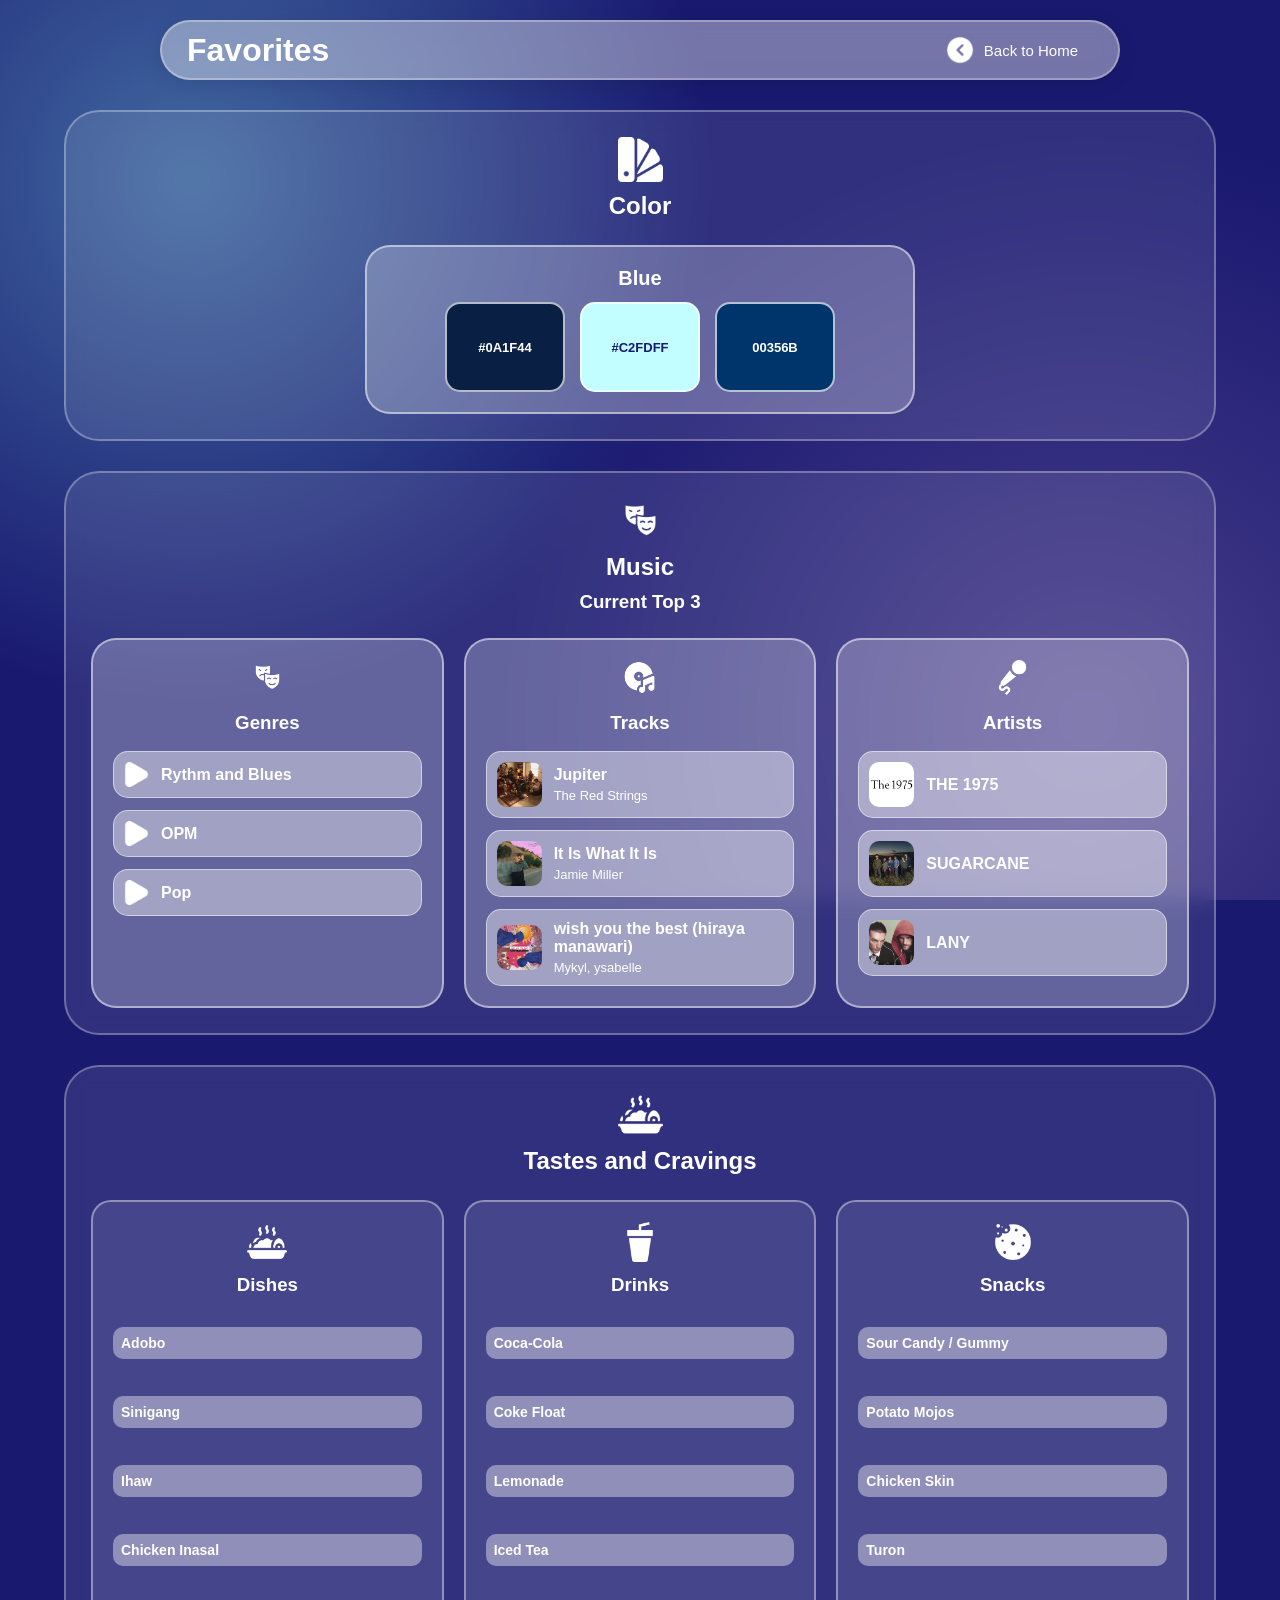
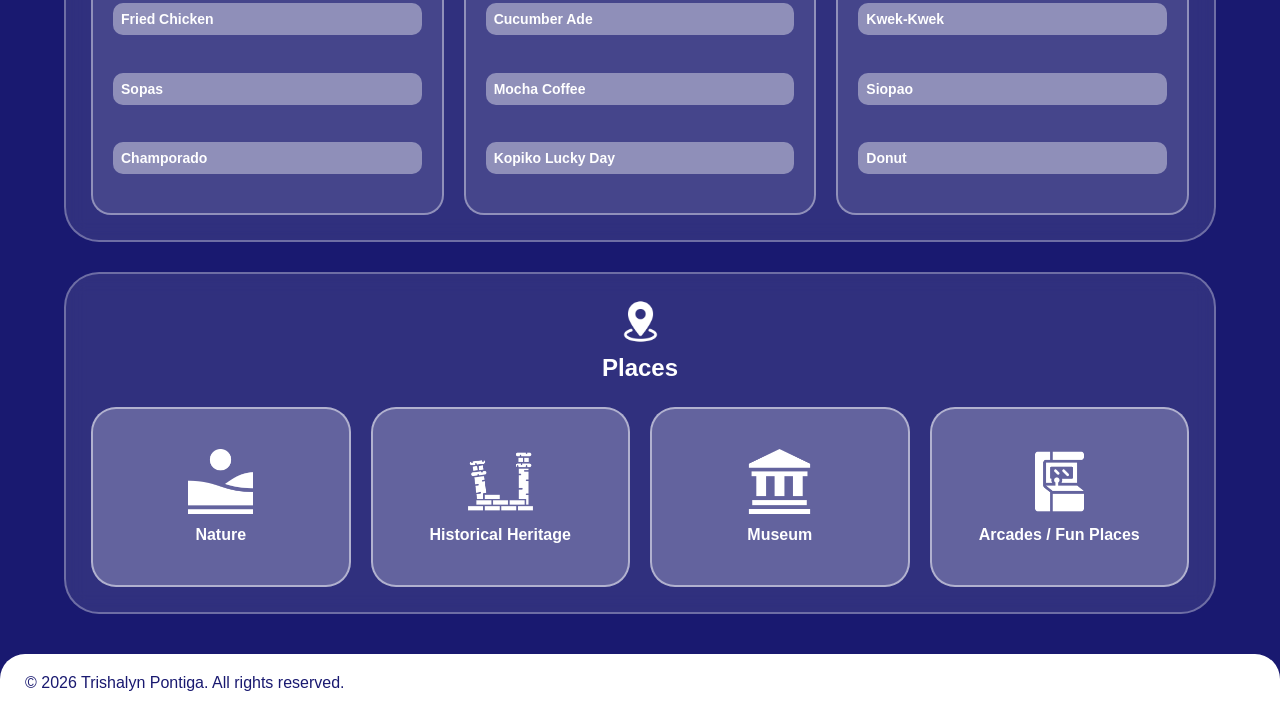
==== favorites.html @ c727ed9b "Fix image source in favorites.html" ====
<!DOCTYPE html>
<head>
    <title>Favorites</title>
    <link rel="stylesheet" href="css/style.css">
    <meta name="viewport" content="width=device-width, initial-scale=1">
</head>

<html>
    <body>
        <header class="explore">  

            <h1>Favorites</h1>

            <a href="index.html" alt="Home Page" target="_parent">
                <img src="images/back.png" alt="Back Button"/>
                <p>Back to Home</p>
            </a>

            
        </header>

        <contents class="favorites">

            <div class="color">

                <img src="images/favorites/pantone.png" alt="name"/>
                <h2>Color</h2>

                <div class="favs">
                    <div class="items">
                        <h4>Blue</h4>
                            <div class="shades">
                                <h4>#0A1F44</h4>
                                <h4>#C2FDFF</h4>
                                <h4>00356B</h4>
                            </div>
                    </div>

                </div>

            </div>

            <div class="music">

                <img src="images/favorites/drama.png" alt="name"/>
                <h2>Music</h2>
                <h3>Current Top 3</h3>

                <div class="favs">
                    <div class="items">
                        <img src="images/favorites/drama.png" alt="name"/>
                        <h3>Genres</h3>

                        <div class="genres">
                            <img src="images/favorites/play-button.png" />
                            <h4>Rythm and Blues</h4>

                        </div>

                        <div class="genres">
                            <img src="images/favorites/play-button.png" />
                            <h4>OPM</h4>

                        </div>

                        <div class="genres">
                            <img src="images/favorites/play-button.png" />
                            <h4>Pop</h4>

                        </div>

                    </div>

                    <div class="items">

                        <img src="images/favorites/vinyl.png"/>
                        <h3>Tracks</h3>
                        
                         <div class="tracks">
                            <img src="images/favorites/jupiter.jpeg" />
                            <a href="https://open.spotify.com/track/0gTE1FAsyYqRFISj0UCiEQ?si=d61567f5bb0e4e08">
                                <h4>Jupiter</h4>
                                <p>The Red Strings</p>
                            
                            </a>

                        </div>

                         <div class="tracks">
                            <img src="images/favorites/itiswhatitis.png" />
                            <a href="https://open.spotify.com/track/2kHcMUgIqU3t87wjoGhrd6?si=a99a9a3dcbbd4433">
                                <h4>It Is What It Is</h4>
                                <p>Jamie Miller</p>
                            
                            </a>

                        </div>

                         <div class="tracks">
                            <img src="images/favorites/hiraya manawari.jpg" />
                            <a href="https://open.spotify.com/track/7DUN395RNLAiAa6vpoLNxn?si=5939c40aee1249bb">
                                <h4>wish you the best (hiraya manawari)</h4>
                                <p>Mykyl, ysabelle</p>
                            
                            </a>

                        </div>
                    </div>

                    <div class="items">

                        <img src="images/favorites/microphone.png" />
                        <h3>Artists</h3>

                        <div class="artists">
                            <img src="images/favorites/the1975.jpg" />
                            <h4>THE 1975</h4>
                            

                        </div>

                        <div class="artists">
                            <img src="images/favorites/sugarcane.jpg" />
                            <h4>SUGARCANE</h4>
                            

                        </div>

                        <div class="artists">
                            <img src="images/favorites/lany.jpg" />
                            <h4>LANY</h4>
                            

                        </div>

                    </div>
                </div>

            </div>

            <div class="taste">

                <img src="images/favorites/food.png" alt="name"/>
                <h2>Tastes and Cravings</h2>

                <div class="favs">
                    <div class="category">
                        
                        <img src="images/favorites/food.png" />
                        <h3>Dishes</h3>
                        

                        <div class="dishes">
                            
                            <h4>Adobo</h4>
                            <h4>Sinigang</h4>
                            <h4>Ihaw</h4>
                            <h4>Chicken Inasal</h4>
                            <h4>Fried Chicken</h4>
                            <h4>Sopas</h4>
                            <h4>Champorado</h4>

                        </div>
                    
                    </div>

                    <div class="category">
                        
                        <img src="images/favorites/soft-drink.png" />
                        <h3>Drinks</h3>

                        <div class="drinks">
                            <h4>Coca-Cola</h4>
                            <h4>Coke Float</h4>
                            <h4>Lemonade</h4>
                            <h4>Iced Tea</h4>
                            <h4>Cucumber Ade</h4>
                            <h4>Mocha Coffee</h4>
                            <h4>Kopiko Lucky Day</h4>

                        </div>
                    </div>

                    <div class="category">
                        
                        <img src="images/favorites/cookie.png" />
                        <h3>Snacks</h3>

                        <div class="snack">
                            
                            <h4>Sour Candy / Gummy</h4>
                            <h4>Potato Mojos</h4>
                            <h4>Chicken Skin</h4>
                            <h4>Turon</h4>
                            <h4>Kwek-Kwek</h4>
                            <h4>Siopao</h4>
                            <h4>Donut</h4>

                        </div>
                    </div>

                </div>

            </div>

                <div class="places">
                
                <img src="images/favorites/location.png" alt="name"/>
                <h2>Places</h2>

                <div class="favs">
                    <div class="items">
                            <img src="images/favorites/valley.png" />
                            <h4>Nature</h4>
                    </div>

                    <div class="items">
                            <img src="images/favorites/archaeology.png" />
                            <h4>Historical Heritage</h4>
                    </div>

                    <div class="items">
                            <img src="images/favorites/museum.png" />
                            <h4>Museum</h4>
                    </div>

                    <div class="items">
                            <img src="images/favorites/arcade-game.png" />
                            <h4>Arcades / Fun Places</h4>
                    </div>
                </div>
            </div>

            
            
        </contents>



        <footer>
            <p>© 2026 Trishalyn Pontiga. All rights reserved.</p>
        </footer>
    </body>
</html>
---- css/style.css ----
* {
    box-sizing: border-box;
}

a {
     text-decoration: none;
}
        
li{
    list-style: none;
    display: inline;
}

img {
    height: auto;
}

html {
    width: 100%;
    min-height: 100%;
    margin: 0;
    background:
        radial-gradient(circle at 15% 20%, #4169A1 0%, transparent 40%),
        radial-gradient(circle at 85% 80%, #483D8B 0%, transparent 45%),
        #191970;
    background-attachment: fixed;
    scroll-behavior: smooth;
}

body {

     background:
        radial-gradient(
            ellipse at 15% 20%,
            rgba(70, 130, 180, 0.45),
            transparent 45%
        ),

        radial-gradient(
            ellipse at 85% 30%,
            rgba(75, 65, 160, 0.35),
            transparent 40%
        ),

        radial-gradient(
            ellipse at 50% 85%,
            rgba(30, 100, 160, 0.8),
            transparent 50%
        ),

        #080D2B;

    background-attachment: fixed;
    min-height: 100vh;

    margin: 0;
    padding: 0;
    min-height: 100vh;
    display: flex;
    flex-direction: column;
    align-items: center;
    color: white;
    background: transparent;
    font-family: 'Segoe UI', Tahoma, Geneva, Verdana, sans-serif;
}

main {
    width: 100%;
    flex: 1;
}

.home,
.explore {
    display: flex;
    position: fixed;

    top: 20px;
    left: 50%;
    transform: translateX(-50%);

    justify-content: space-between;
    align-items: center;

    max-width: 1000px;
    width: 75%;
    min-height: 60px;
    padding: 0 25px;

    z-index: 1000;

    background: rgba(255, 255, 255, 0.4);

    backdrop-filter: blur(10px);
    -webkit-backdrop-filter: blur(10px);

    border: 2px solid rgba(255, 255, 255, 0.3);
    border-radius: 50px;

    box-shadow: 0 4px 20px rgba(0, 0, 0, 0.1);
}

.home h1,
.explore h1 {
    margin: 0;
    white-space: nowrap;
}

.home .nav ul {
    display: flex;
    align-items: center;
    gap: 15px;

    list-style: none;
    margin: 0;
    padding: 0;
}

.home .nav a {
    display: inline-block;

    color: white;
    text-decoration: none;

    padding: 10px 16px;

    border: 1px solid white;
    border-radius: 50px;

    transition: 0.3s ease-in-out;
}

.home .nav a:hover {
    background-color: white;
    color: midnightblue;
    transform: scale(1.05);
}

.home .nav a.active {
    background-color: white;
    color: midnightblue;
}

.explore a {
    display: flex;
    align-items: center;
    gap: 10px;

    color: white;
    text-decoration: none;

    padding: 8px 15px;
    border-radius: 50px;

    transition: 0.3s ease-in-out;
}

.explore a:hover {
    background: white;
    color: midnightblue;

    transform: scale(1.1);

     img {
            filter: brightness(0) saturate(100%)
            invert(46%) sepia(16%)
            saturate(1200%) hue-rotate(166deg)
            brightness(92%) contrast(90%);
    }
}

.explore a img {
    width: 28px;
    height: 28px;

    object-fit: contain;
    filter: brightness(0) invert(1);

    margin: 0;
    flex-shrink: 0;
}

.explore a p {
    font-size: 15px;
    margin: 0;
    white-space: nowrap;
}

#overview {
    margin: 120px auto 60px;

    max-width: 1800px;
    width: 90%;
    padding: 50px;

    background: rgba(255, 255, 255, 0.08);

    backdrop-filter: blur(10px);
    -webkit-backdrop-filter: blur(10px);

    border: 1px solid rgba(255, 255, 255, 0.3);
    border-radius: 50px;

    box-shadow: 0 4px 20px rgba(0, 0, 0, 0.1);
}

.intro {
    display: grid;
    grid-template-columns: minmax(0, 1fr) 300px;

    align-items: center;
    gap: 40px;
    width: 100%;
}

.intro-text {
    display: flex;
    flex-direction: column;
}

.intro-text h1 {
    font-size: clamp(45px, 7vw, 100px);
    margin: 0;
}

.intro-text h3 {
    margin: 0;
}

.intro-text h2 {
    margin: 0;
}

.intro-text p {
    line-height: 1.6;
}

.intro img {
    width: 300px;
    height: 350px;

    object-fit: cover;
    border-radius: 25px;
}


.motto {
    background: rgba(255, 255, 255, 0.08);

    backdrop-filter: blur(10px);
    -webkit-backdrop-filter: blur(10px);

    border: 1px solid rgba(255, 255, 255, 0.3);
    border-radius: 30px;

    box-shadow: 0 4px 20px rgba(0, 0, 0, 0.1);

    width: 100%;
    box-sizing: border-box;

    margin-top: 25px;
    padding: 15px;

    text-align: center;
}

.motto h4 {
    margin: 10px 0;
}

.motto p {
    margin: 10px 0;
}


#explore {
    margin: 60px auto;
    max-width: 1800px;
    width: 90%;
}

#explore h1 {
    padding-bottom: 15px;
    margin-bottom: 30px;

    border-bottom: 2px solid rgba(255, 255, 255, 0.4);
}

#infos {
    display: grid;
    grid-template-columns: repeat(3, 1fr);
    gap: 20px;
}

#infos a {
    display: flex;
    flex-direction: column;

    justify-content: center;
    align-items: center;

    text-align: center;
    text-decoration: none;

    min-height: 150px;

    color: white;

    background: rgba(255, 255, 255, 0.08);

    backdrop-filter: blur(10px);
    -webkit-backdrop-filter: blur(10px);

    border: 1px solid rgba(255, 255, 255, 0.3);
    border-radius: 50px;

    box-shadow: 0 4px 20px rgba(0, 0, 0, 0.1);

    transition: 0.5s ease-in-out;
}

#infos a:hover {
    background: white;
    color: steelblue;
    transform: scale(1.05);
}

#infos img {
    max-width: 50px;
    width: 100%;
    margin: 15px;

    filter: brightness(0) invert(1);
}

#infos a:hover img {
    filter: brightness(0) saturate(100%)
        invert(46%) sepia(16%)
        saturate(1200%) hue-rotate(166deg)
        brightness(92%) contrast(90%);
}

#infos h2 {
    margin: 5px;
}

footer {
    width: 100%;
    margin-top: auto;
    padding: 20px;

    text-align: center;
    color: white;

    background: rgba(255, 255, 255, 0.08);

    border-radius: 30px 30px 0 0;
}

footer p {
    margin: 0;
}


@media (max-width: 768px) {

    .home,
    .explore {
        width: 92%;
        padding: 0 15px;
        min-height: 55px;
    }

    .home h1,
    .explore h1 {
        font-size: 18px;
    }

    .home .nav ul {
        gap: 5px;
    }

    .home .nav a {
        padding: 8px;
        font-size: 12px;
    }

    .explore a {
        padding: 5px;
        gap: 5px;
    }

    .explore a img {
        width: 22px;
        height: 22px;
    }

    .explore a p {
        font-size: 12px;
    }


    #overview {
        width: 95%;
        padding: 25px;
    }

    .intro {
        grid-template-columns: 1fr;
        text-align: center;
    }

    .intro img {
        width: 100%;
        max-width: 280px;
        height: 300px;
        margin: auto;
    }

    .intro-text h1 {
        font-size: 45px;
    }


    #explore {
        width: 90%;
    }

    #infos {
        grid-template-columns: repeat(2, 1fr);
        gap: 12px;
    }

    #infos a {
        min-height: 130px;
        border-radius: 30px;
    }

    #infos img {
        max-width: 40px;
    }
}

@media (max-width: 400px) {

    .home h1,
    .explore h1 {
        font-size: 15px;
    }

    .home .nav a {
        font-size: 10px;
        padding: 7px;
    }

    .explore a p {
        font-size: 10px;
    }

    #infos {
        grid-template-columns: 1fr;
    }
}


.contact-layout {
    display: grid;
    grid-template-columns: 1.2fr 0.8fr;
    align-items: stretch;
    gap: 25px;

    width: 90%;
    max-width: 1200px;
    margin: 110px auto 32px;
    box-sizing: border-box;
}

.contact {
    width: 100%;
    min-width: 0;
    min-height: 550px;
    margin: 0;
    padding: 25px;
    box-sizing: border-box;

    display: flex;
    flex-direction: column;
    justify-content: center;
    align-items: center;
    gap: 20px;

    text-align: center;
    color: white;

    background: rgba(255, 255, 255, 0.08);
    backdrop-filter: blur(10px);
    -webkit-backdrop-filter: blur(10px);

    border: 1px solid rgba(255, 255, 255, 0.3);
    border-radius: 35px;

    box-shadow: 0 4px 20px rgba(0, 0, 0, 0.1);

    h1 {
        text-align: center;
        border-bottom: 2px solid rgba(255, 255, 255, 0.3);
        padding: 0 20px 10px;
        margin: 0;
    }

    .links {
        display: grid;
        grid-template-columns: repeat(2, minmax(0, 1fr));
        gap: 20px;
        width: 100%;
    }

    a {
        display: flex;
        flex-direction: column;
        justify-content: center;
        align-items: center;

        text-align: center;
        width: 100%;
        min-height: 200px;
        box-sizing: border-box;
        color: white;
        text-decoration: none;

        background: rgba(255, 255, 255, 0.08);
        backdrop-filter: blur(10px);
        -webkit-backdrop-filter: blur(10px);

        border: 1px solid rgba(255, 255, 255, 0.3);
        border-radius: 30px;

        box-shadow: 0 4px 20px rgba(0, 0, 0, 0.1);
        transition: 0.3s ease-in-out;
    }
    a {
        img {
            filter: brightness(0) invert(1);
        }
    }
    a:hover {
        background: white;
        color: steelblue;
        transform: scale(1.03);

         img {
            filter: brightness(0) saturate(100%)
            invert(46%) sepia(16%)
            saturate(1200%) hue-rotate(166deg)
            brightness(92%) contrast(90%);
        }

        h2 {
            border-bottom: 2px solid midnightblue;
        }
    }

    > .links > a > img {
        margin: 10px;
        max-width: 35px;
        width: 100%;
        height: 35px;
        object-fit: contain;
    }

    h2 {
        margin: 0 0 15px;
        border-bottom: 2px solid rgba(255, 255, 255, 0.4);
    }

    .infoadd {
        display: flex;
        flex-direction: column;
        gap: 8px;

        .name,
        .user {
            display: flex;
            flex-direction: row;
            align-items: center;
            justify-content: center;
            gap: 8px;
        }

        img {
            width: 20px;
            height: 20px;
            margin: 0;
            flex-shrink: 0;
            filter: brightness(0) invert(1);
        }

        p {
            font-size: 12px;
            margin: 0;
            white-space: nowrap;
        }
    }
}

.contactform {
    width: 100%;
    min-width: 0;
    min-height: 550px;
    margin: 0;
    padding: 30px;
    box-sizing: border-box;

    display: flex;
    flex-direction: column;
    align-items: center;
    gap: 20px;

    background: rgba(255, 255, 255, 0.1);
    backdrop-filter: blur(10px);
    -webkit-backdrop-filter: blur(10px);

    border: 2px solid rgba(255, 255, 255, 0.3);
    border-radius: 35px;

    box-shadow: 0 4px 20px rgba(0, 0, 0, 0.1);

    h3 {
        color: white;
        text-align: center;
        margin: 0;
    }

    .sections {
        display: flex;
        flex-direction: column;
        width: 100%;
        gap: 15px;

        .contents,
        .message {
            display: flex;
            flex-direction: column;
            gap: 8px;

            h4 {
                color: white;
                margin: 0;
            }

            p {
                display: flex;
                align-items: center;

                background: rgba(49, 49, 99, 0.668);
                border: 2px solid rgba(255, 255, 255, 0.3);
                border-radius: 15px;

                box-shadow: 0 4px 20px rgba(0, 0, 0, 0.1);

                color: rgba(255, 255, 255, 0.7);
                padding: 10px 15px;
                margin: 0;

                width: 100%;
                min-height: 45px;
                box-sizing: border-box;
            }

            
        }

        .message p {
            min-height: 130px;
            align-items: flex-start;
        }
    }

    .button {
        background: white;
        color: midnightblue;
        width: 120px;
        min-height: 45px;
        border-radius: 25px;

        display: flex;
        justify-content: center;
        align-items: center;

        h4 {
            margin: 0;
        }
    }
}

/* RESPONSIVE */

@media (max-width: 850px) {
    .contact-layout {
        grid-template-columns: 1fr;
        width: 95%;
    }
}

@media (max-width: 500px) {
    .contact .links {
        grid-template-columns: 1fr;
    }
}


.aboutme {

    max-width: 1800px;
    width: 100%;
    margin: 70px auto 0 auto;

    

    img {
        width: 25px;
        height: 25px;
        object-fit: contain;
        flex-shrink: 0;
        filter: brightness(0) invert(1);
        margin-right: 10px;
    }

    

    .personal, 
    .education,
    .facts,
    .experiences {

        background: rgba(255, 255, 255, 0.1);

        backdrop-filter: blur(10px);
        -webkit-backdrop-filter: blur(10px);

        border: 2px solid rgba(255, 255, 255, 0.3);
        border-radius: 50px;

        box-shadow: 0 4px 20px rgba(0, 0, 0, 0.1);

        margin: 20px;
        padding: 25px;

        .infos{

            display: grid;
            grid-template-columns: repeat(3, 1fr);
            
            .cards{

                background: rgba(255, 255, 255, 0.2);

                backdrop-filter: blur(10px);
                -webkit-backdrop-filter: blur(10px);

                border: 2px solid rgba(255, 255, 255, 0.3);
                border-radius: 50px;

                box-shadow: 0 4px 20px rgba(0, 0, 0, 0.1);

                margin: 10px;
                padding: 25px;

                text-align: center;
                display: inline;
                justify-content: center;
                

                h3 {
                    border-bottom: 2px solid rgba(255, 255, 255, 0.4);
                    
                }

                p {
                    margin: 5px;
                    background: rgba(255, 255, 255, 0.4);
                    border-radius: 15px;
                    padding: 10px;
                    width: fit-content;
                    margin: 10px auto;

                }

                .set {
                    p {
                        display : inline-flex;
                        padding: 10px;
                    }
                    
                }
            }
        }
        
        
    }

    h3, img{
        display: inline-flex;
    }

    .education{
        .infos {
            display: grid;
            grid-template-columns: repeat(2, 1fr);
            gap: 20px;
        }
    }
}

.gallery {

    margin: 70px auto 20px auto;

    .moments {

        display: flex;
        flex-direction: column;
        gap: 30px;
        background: rgba(255, 255, 255, 0.1);

        backdrop-filter: blur(10px);
        -webkit-backdrop-filter: blur(10px);

        border: 2px solid rgba(255, 255, 255, 0.3);
        border-radius: 50px;

        margin: 20px;
        padding: 25px;

        text-align: center;

        h3 {
            background: rgba(255, 255, 255, 0.1);

            backdrop-filter: blur(10px);
            -webkit-backdrop-filter: blur(10px);

            border: 2px solid rgba(255, 255, 255, 0.3);
            border-radius: 50px;

            margin: 10px;
            padding: 15px;
            display: block;
        }

        .pictures {

            column-count: 3;
            column-gap: 10px;
            width: 100%;
            column-fill: balance;

            .photo {
                position: relative;
                width: 100%;
                height: auto;
                display: inline-block;
                margin-bottom: 10px;
                break-inside: avoid;
                overflow: hidden;
                border-radius: 15px;
                border: 3px solid white;
                box-sizing: border-box;

                img {
                    width: 100%;
                    height: 100%;
                    display: block;
                    object-fit: cover;
                    transition: transform 0.3s ease;
                }

                .caption {
                    position: absolute;
                    inset: 0;

                    display: flex;
                    justify-content: center;
                    align-items: center;

                    background: rgba(25, 25, 112, 0.65);
                    color: white;

                    padding: 15px;
                    box-sizing: border-box;
                    text-align: center;

                    opacity: 0;
                    transition: opacity 0.3s ease;

                    p {
                        margin: 0;
                    }
                }

                &:hover .caption {
                    opacity: 1;
                }

                &:hover img {
                    transform: scale(1.05);
                }
            }
        }
    }
}



.favorites {
    width: 90%;
    max-width: 1200px;
    margin: 110px auto 40px;

    display: flex;
    flex-direction: column;
    gap: 30px;

    .color,
    .music,
    .taste,
    .places {
        background: rgba(255, 255, 255, 0.1);

        backdrop-filter: blur(10px);
        -webkit-backdrop-filter: blur(10px);

        border: 2px solid rgba(255, 255, 255, 0.3);
        border-radius: 35px;

        padding: 25px;
        box-sizing: border-box;

        > img {
            width: 45px;
            height: 45px;
            object-fit: contain;
            display: block;
            margin: 0 auto 10px;

            filter: brightness(0) invert(1);
        }

        > h2 {
            text-align: center;
            color: white;
            margin: 5px 0 25px;
        }
    }

    .favs {
        display: grid;
        grid-template-columns: repeat(auto-fit, minmax(220px, 1fr));
        gap: 20px;
        width: 100%;
    }


    .items {
        background: rgba(255, 255, 255, 0.25);
        border: 2px solid rgba(255, 255, 255, 0.5);
        border-radius: 25px;

        padding: 20px;
        box-sizing: border-box;

        display: flex;
        flex-direction: column;
        align-items: center;
        gap: 12px;

        > img {
            width: 35px;
            height: 35px;
            object-fit: contain;
            filter: brightness(0) invert(1);
        }

        h3 {
            color: white;
            margin: 5px 0;
            text-align: center;
        }

        h4 {
            color: white;
            margin: 0;
            text-align: center;
        }

        p {
            color: white;
            margin: 0;
            text-align: center;
        }
    }

    .color {
        .favs {
            grid-template-columns: 1fr;
        }

        .items {
            max-width: 550px;
            width: 100%;
            margin: auto;

            > h4 {
                font-size: 20px;
            }
        }

        .shades {
            display: flex;
            justify-content: center;
            flex-wrap: wrap;
            gap: 15px;
            width: 100%;

            h4 {
                width: 120px;
                height: 90px;
                border-radius: 15px;

                display: flex;
                justify-content: center;
                align-items: center;

                box-sizing: border-box;
                border: 2px solid rgba(255, 255, 255, 0.7);
                font-size: 13px;
            }

            h4:nth-child(1) {
                background: #0A1F44;
                color: white;
            }

            h4:nth-child(2) {
                background: #C2FDFF;
                color: midnightblue;
            }

            h4:nth-child(3) {
                background: #00356B;
                color: white;
            }
        }
    }

    .music {
        > h3 {
            text-align: center;
            color: white;
            margin: -15px 0 25px;
        }

        .items {
            min-height: 250px;
        }

        .genres,
        .tracks,
        .artists {
            display: flex;
            align-items: center;
            gap: 12px;

            width: 100%;
            padding: 10px;

            background: rgba(255, 255, 255, 0.4);
            border: 1px solid rgba(255, 255, 255, 0.5);
            border-radius: 15px;

            box-sizing: border-box;

            h4 {
                text-align: left;
            }
        }

        .genres {
            img {
                width: 25px;
                height: 25px;
                object-fit: contain;
                filter: brightness(0) invert(1);
                flex-shrink: 0;
            }
        }

        .tracks {
            img {
                width: 45px;
                height: 45px;
                object-fit: cover;
                border-radius: 10px;
                flex-shrink: 0;
            }

            a {
                text-decoration: none;
                min-width: 0;

                h4 {
                    color: white;
                    margin: 0 0 4px;
                }

                p {
                    color: white;
                    font-size: 13px;
                    text-align: left;
                }

                &:hover h4 {
                    color: midnightblue;
                }
            }
        }

        .artists {
            img {
                width: 45px;
                height: 45px;
                object-fit: cover;
                border-radius: 10px;
                flex-shrink: 0;
            }
        }
    }

    .taste {
        .favs {
            grid-template-columns: repeat(3, minmax(0, 1fr));
            align-items: stretch;
        }

        .category {
            display: flex;
            flex-direction: column;
            align-items: center;
            gap: 12px;

            background: rgba(255, 255, 255, 0.1);
            border: 2px solid rgba(255, 255, 255, 0.4);
            border-radius: 20px;

            padding: 20px;
            box-sizing: border-box;

            > img {
                width: 40px;
                height: 40px;
                object-fit: contain;
                filter: brightness(0) invert(1);
            }

            h3 {
                margin: 0;
                color: white;
                text-align: center;
            }

            .dishes,
            .drinks,
            .snack {
                width: 100%;

                display: flex;
                flex-direction: column;


                h4 {
                    width: 100%;
                    padding: 8px;
                    box-sizing: border-box;

                    background: rgba(255, 255, 255, 0.4);
                    border-radius: 10px;
                    font-size: 14px;
                }
            }
        }
    }

    .places {
        .items {
            min-height: 180px;
            justify-content: center;

            img {
                width: 65px;
                height: 65px;
            }
        }
    }
}

@media (max-width: 768px) {
    .favorites {
        width: 95%;

        .taste .favs {
            grid-template-columns: 1fr;
        }

        .color,
        .music,
        .taste,
        .places {
            padding: 18px;
        }
    }
}


.dreams-page {
    width: 90%;
    max-width: 1200px;
    margin: 110px auto 40px;

    display: flex;
    flex-direction: column;
    gap: 30px;


    .dream-section,
    .bucket-section {
        background: rgba(255, 255, 255, 0.1);

        backdrop-filter: blur(10px);
        -webkit-backdrop-filter: blur(10px);

        border: 2px solid rgba(255, 255, 255, 0.3);
        border-radius: 35px;

        padding: 25px;
        box-sizing: border-box;

        > img {
            width: 45px;
            height: 45px;
            object-fit: contain;
            display: block;
            margin: 0 auto 10px;

            filter: brightness(0) invert(1);
        }

        > h2 {
            text-align: center;
            color: white;
            margin: 5px 0 10px;
        }
    }

    .section-intro {
        color: white;
        text-align: center;
        margin: 0 0 25px;
    }

    
    .dream-cards,
    .bucket-cards {
        display: grid;
        grid-template-columns: repeat(3, minmax(0, 1fr));
        gap: 20px;
        margin-bottom: 20px;
    }

    
    .dream-card,
    .bucket-card {
        background: rgba(255, 255, 255, 0.35);

        border: 2px solid rgba(255, 255, 255, 0.5);
        border-radius: 25px;

        padding: 25px 20px;
        box-sizing: border-box;

        display: flex;
        flex-direction: column;
        align-items: center;
        justify-content: center;
        gap: 12px;

        text-align: center;

        img {
            width: 50px;
            height: 50px;
            object-fit: contain;

            filter: brightness(0) invert(1);
        }

        h3 {
            color: white;
            margin: 0;
        }

        p {
            color: midnightblue;
            margin: 0;
            font-size: 14px;
            line-height: 1.6;
        }
    }
}

.hobbies-page
{
    width: 90%;
    max-width: 1200px;
    margin: 110px auto 40px;

    display: flex;
    flex-direction: column;
    gap: 30px;

    .hobby-section
    {
        background: rgba(255, 255, 255, 0.1);

        backdrop-filter: blur(10px);
        -webkit-backdrop-filter: blur(10px);

        border: 2px solid rgba(255, 255, 255, 0.3);
        border-radius: 35px;

        padding: 25px;
        box-sizing: border-box;

        > img {
            width: 45px;
            height: 45px;
            object-fit: contain;
            display: block;
            margin: 0 auto 10px;

            filter: brightness(0) invert(1);
        }

        > h2 {
            text-align: center;
            color: white;
            margin: 5px 0 10px;
        }
    }

    .section-intro {
        color: white;
        text-align: center;
        margin: 0 0 25px;
    }

    .hobby-cards
    {
        display: grid;
        grid-template-columns: repeat(2, minmax(0, 1fr));
        gap: 20px;
        margin-bottom: 20px;
    }

    .hobby-card
    {
        background: rgba(255, 255, 255, 0.35);

        border: 2px solid rgba(255, 255, 255, 0.5);
        border-radius: 25px;

        padding: 25px 20px;
        box-sizing: border-box;

        display: flex;
        flex-direction: column;
        align-items: center;
        justify-content: center;
        gap: 12px;

        text-align: center;

        img {
            width: 50px;
            height: 50px;
            object-fit: contain;

            filter: brightness(0) invert(1);
        }

        h3 {
            color: white;
            margin: 0;
        }

        p {
            color: midnightblue;
            margin: 0;
            font-size: 14px;
            line-height: 1.6;
        }
    }
}


@media (max-width: 768px) {

    .hobbies-page,
    .dreams-page {
        width: 95%;

        .hobby-section,
        .dream-section,
        .bucket-section {
            padding: 18px;
        }

        .hobby-cards,
        .dream-cards,
        .bucket-cards {
            grid-template-columns: repeat(2, minmax(0, 1fr));
        }
    }
}

@media (max-width: 480px) {

    .hobbies-page,
    .dreams-page {

        .hobby-cards,
        .dream-cards,
        .bucket-cards {
            grid-template-columns: 1fr;
        }
    }
}

footer {
    display: flex;
    background: white;
    color: midnightblue;
    border-radius: 25px 25px 0 0;
    max-width: 1800px;
    width: 100%;
    height: 50px;
    padding: 20px 25px;
}
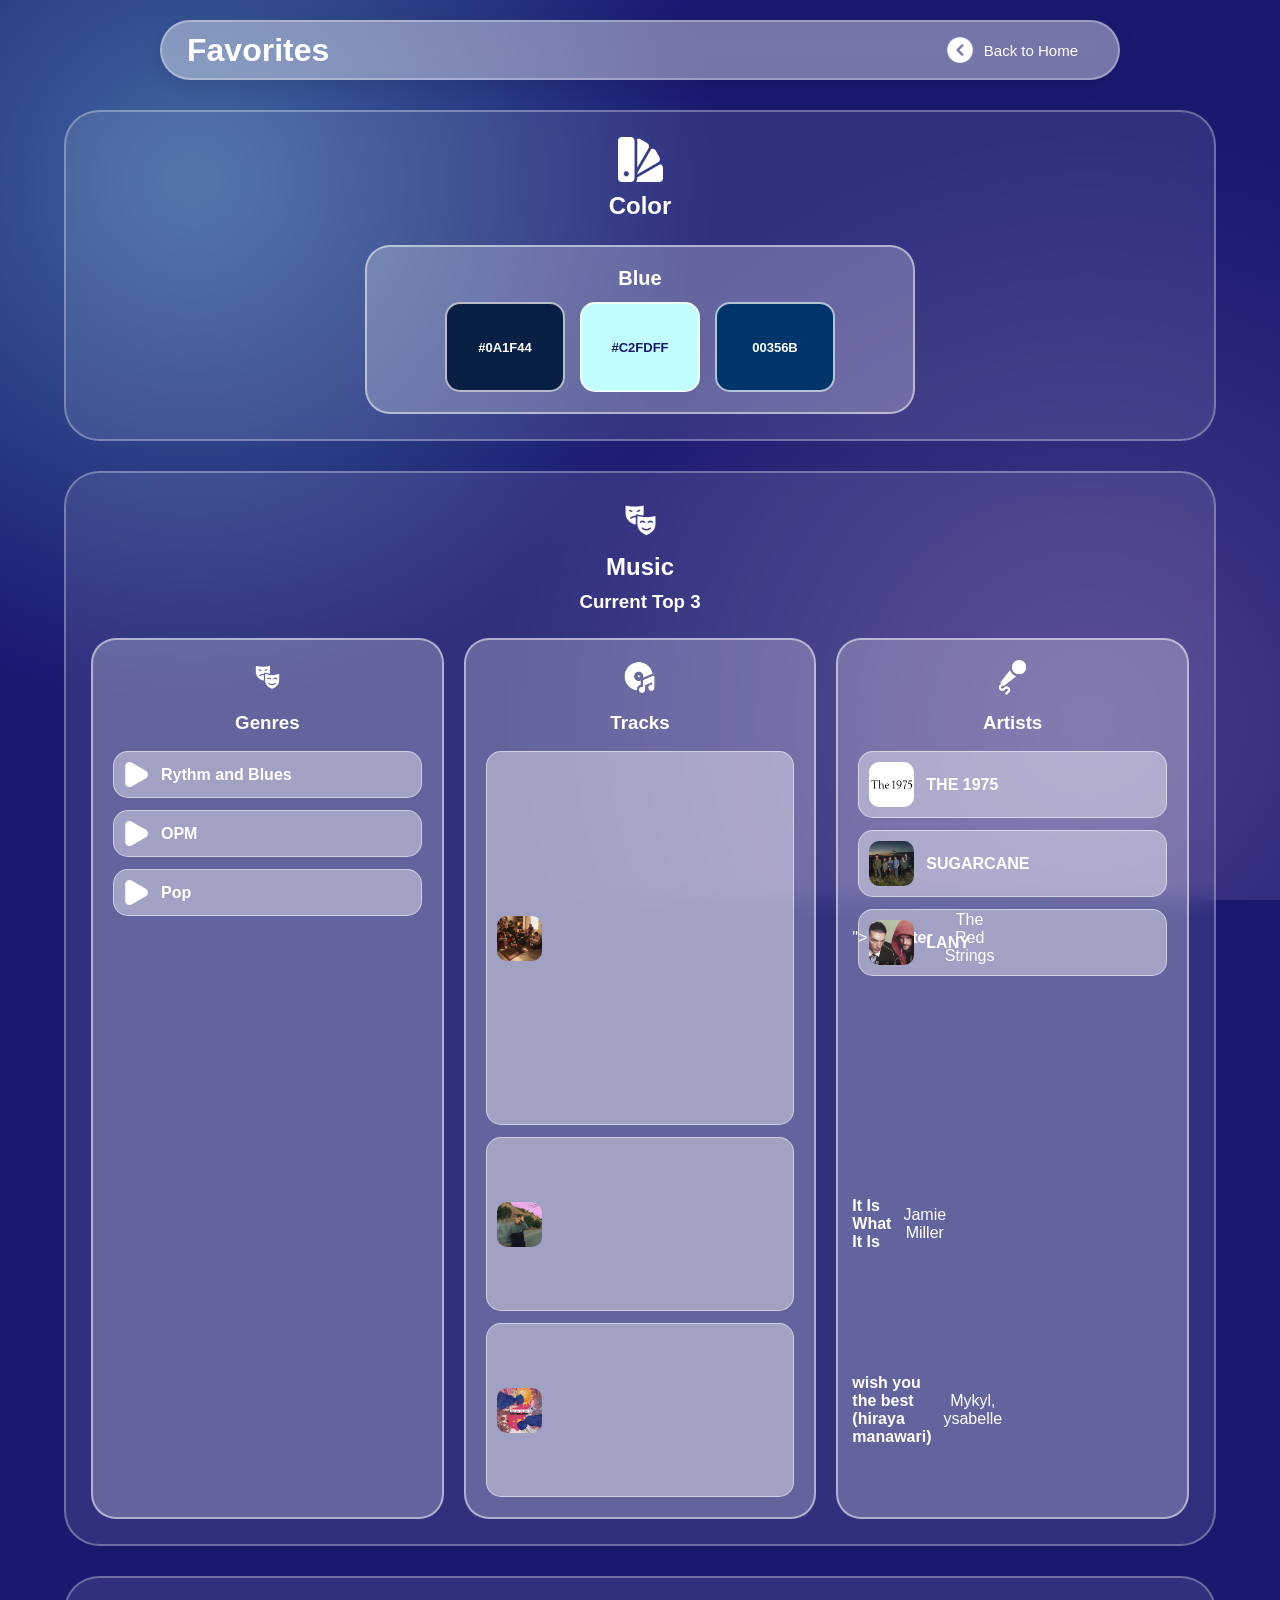
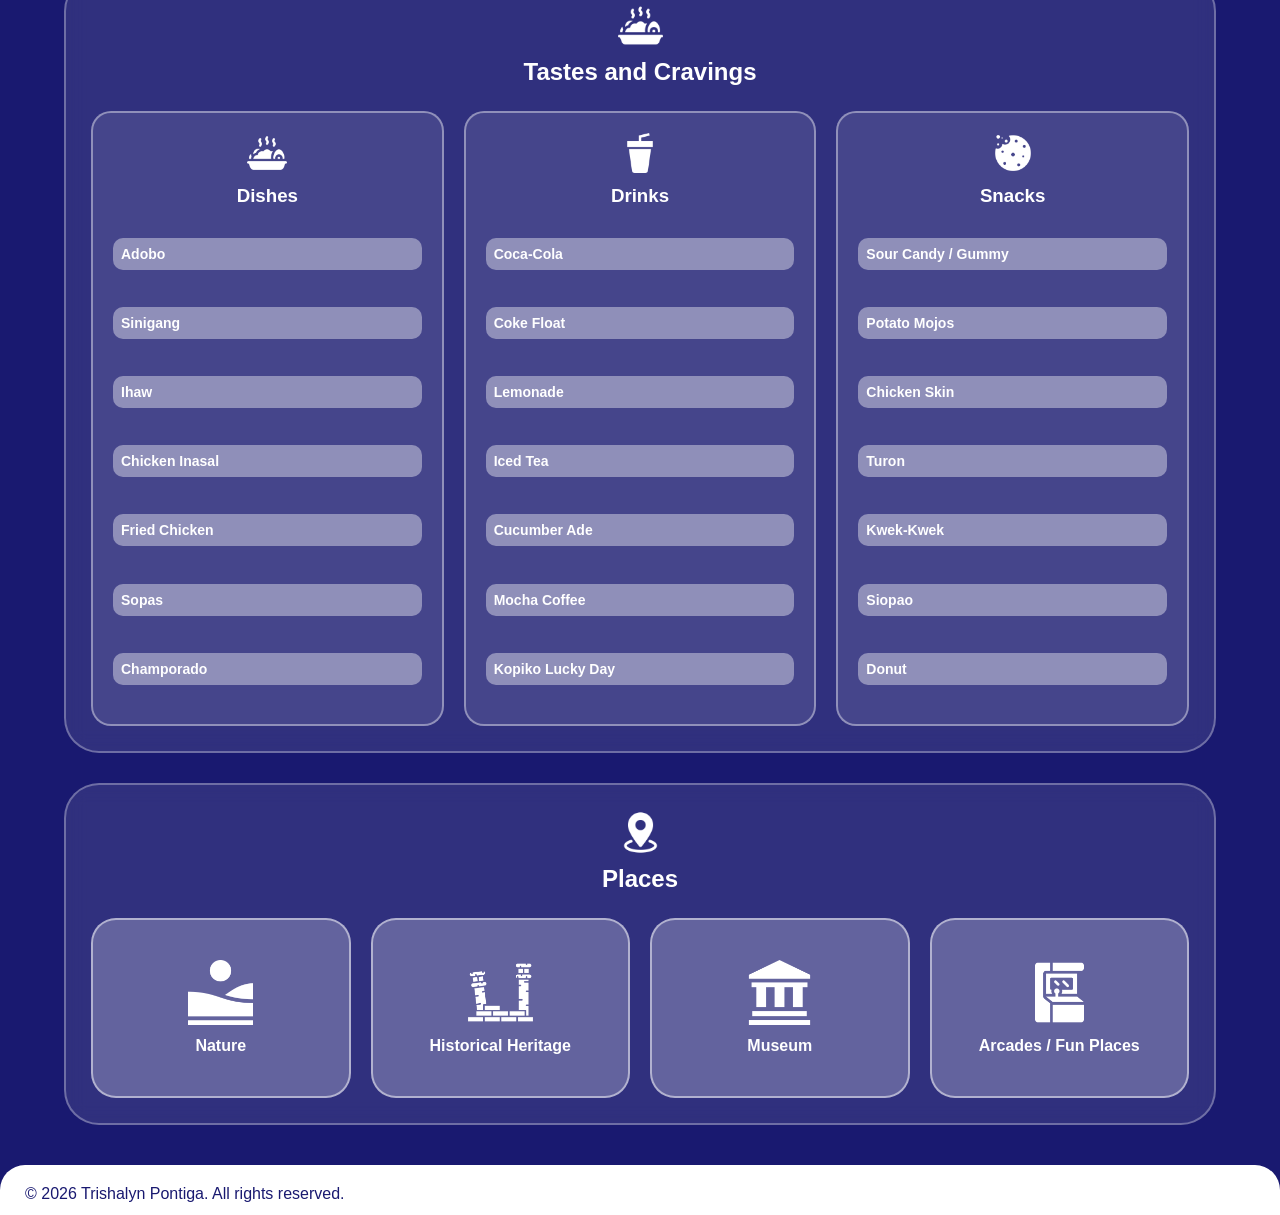
==== commit 279f6b17: "Update favorites.html" ====
--- a/favorites.html
+++ b/favorites.html
@@ -78,7 +78,7 @@
                         
                          <div class="tracks">
                             <img src="images/favorites/jupiter.jpeg" />
-                            <a href="https://open.spotify.com/track/0gTE1FAsyYqRFISj0UCiEQ?si=d61567f5bb0e4e08">
+                            <iframe data-testid="embed-iframe" style="border-radius:12px" src="https://open.spotify.com/embed/track/0gTE1FAsyYqRFISj0UCiEQ?utm_source=generator&theme=0&si=feb11ce9105e47e8" width="100%" height="352" frameBorder="0" allowfullscreen="" allow="autoplay; clipboard-write; encrypted-media; fullscreen; picture-in-picture" loading="lazy"></iframe>">
                                 <h4>Jupiter</h4>
                                 <p>The Red Strings</p>
                             
@@ -88,7 +88,7 @@
 
                          <div class="tracks">
                             <img src="images/favorites/itiswhatitis.png" />
-                            <a href="https://open.spotify.com/track/2kHcMUgIqU3t87wjoGhrd6?si=a99a9a3dcbbd4433">
+                            <iframe data-testid="embed-iframe" style="border-radius:12px" src="https://open.spotify.com/embed/track/2kHcMUgIqU3t87wjoGhrd6?utm_source=generator&si=db57a067d21641f6" width="100%" height="152" frameBorder="0" allowfullscreen="" allow="autoplay; clipboard-write; encrypted-media; fullscreen; picture-in-picture" loading="lazy"></iframe>
                                 <h4>It Is What It Is</h4>
                                 <p>Jamie Miller</p>
                             
@@ -97,8 +97,9 @@
                         </div>
 
                          <div class="tracks">
-                            <img src="images/favorites/hiraya manawari.jpg" />
-                            <a href="https://open.spotify.com/track/7DUN395RNLAiAa6vpoLNxn?si=5939c40aee1249bb">
+                             
+                            <img src="images/favorites/hiraya manawari.jpg"/>
+                            <iframe data-testid="embed-iframe" style="border-radius:12px" src="https://open.spotify.com/embed/track/7DUN395RNLAiAa6vpoLNxn?utm_source=generator&theme=0&si=091d9bef9592494b" width="100%" height="152" frameBorder="0" allowfullscreen="" allow="autoplay; clipboard-write; encrypted-media; fullscreen; picture-in-picture" loading="lazy"></iframe>
                                 <h4>wish you the best (hiraya manawari)</h4>
                                 <p>Mykyl, ysabelle</p>
                             
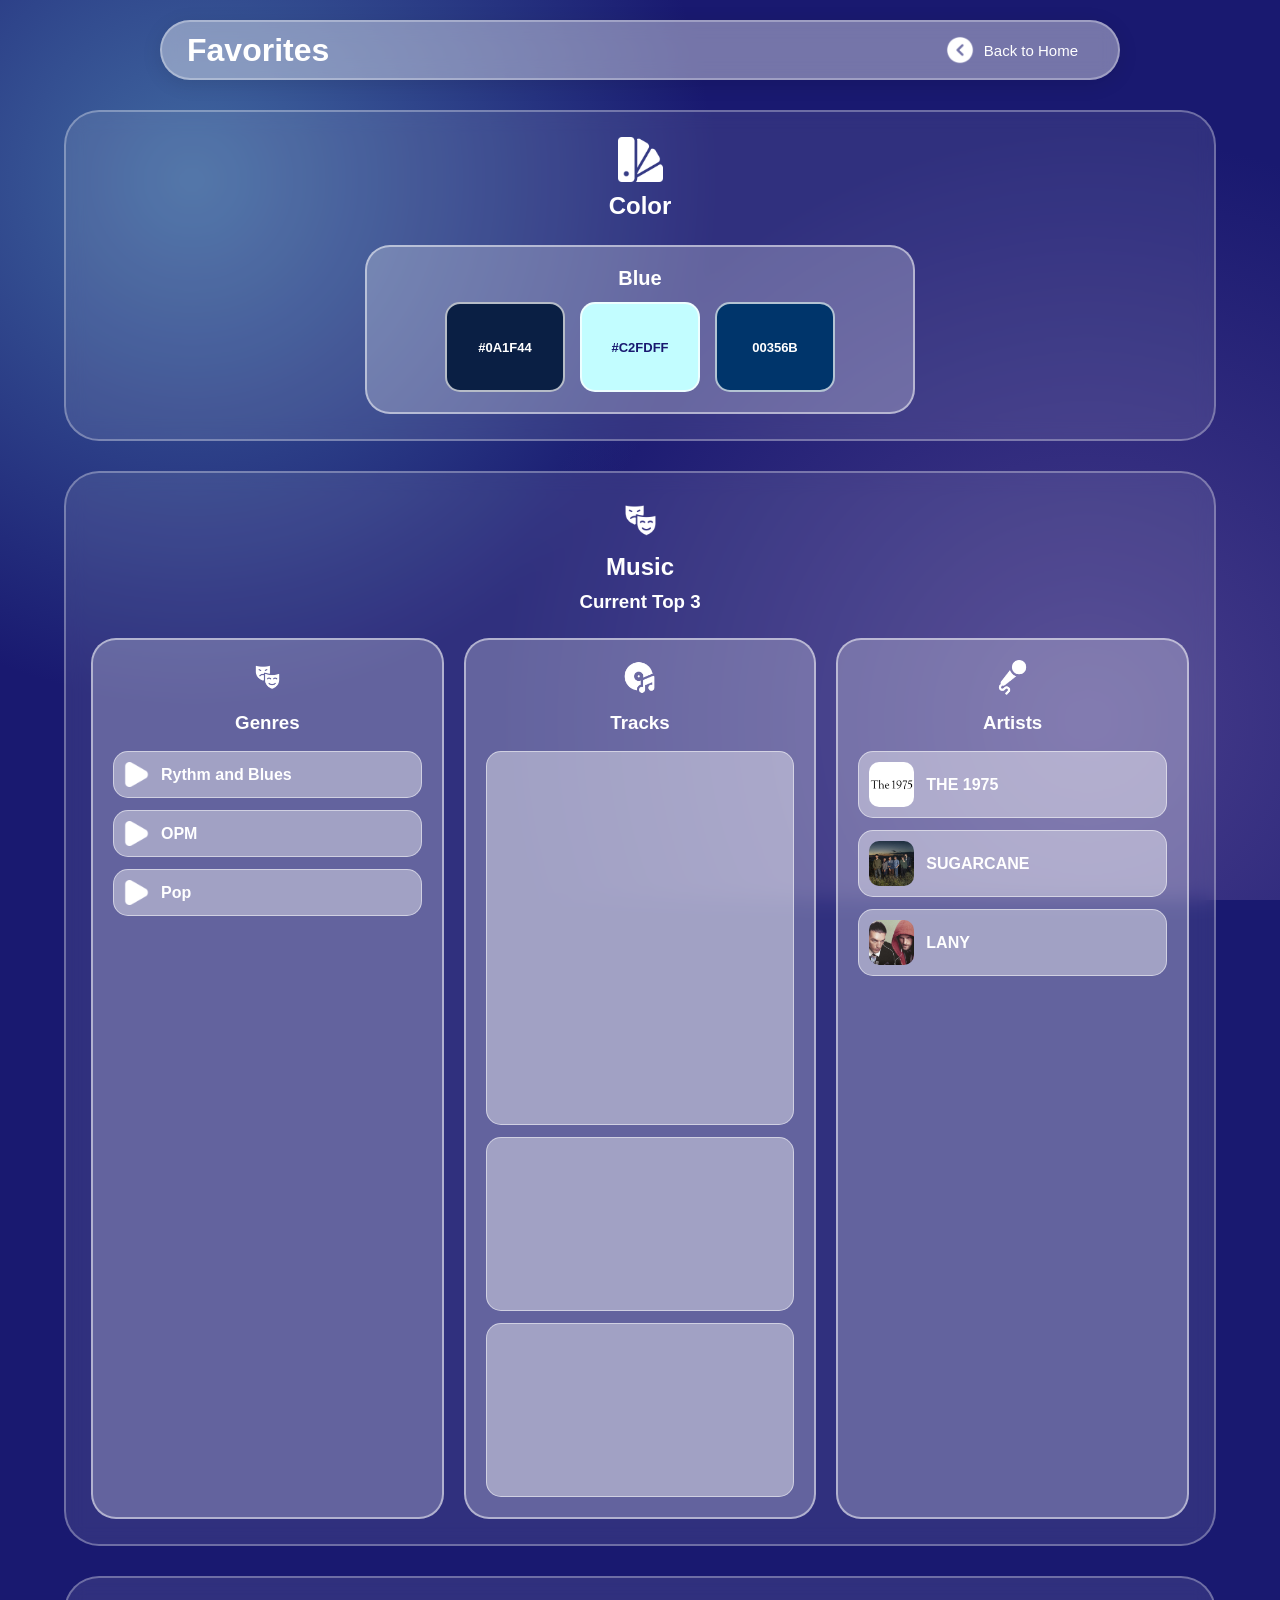
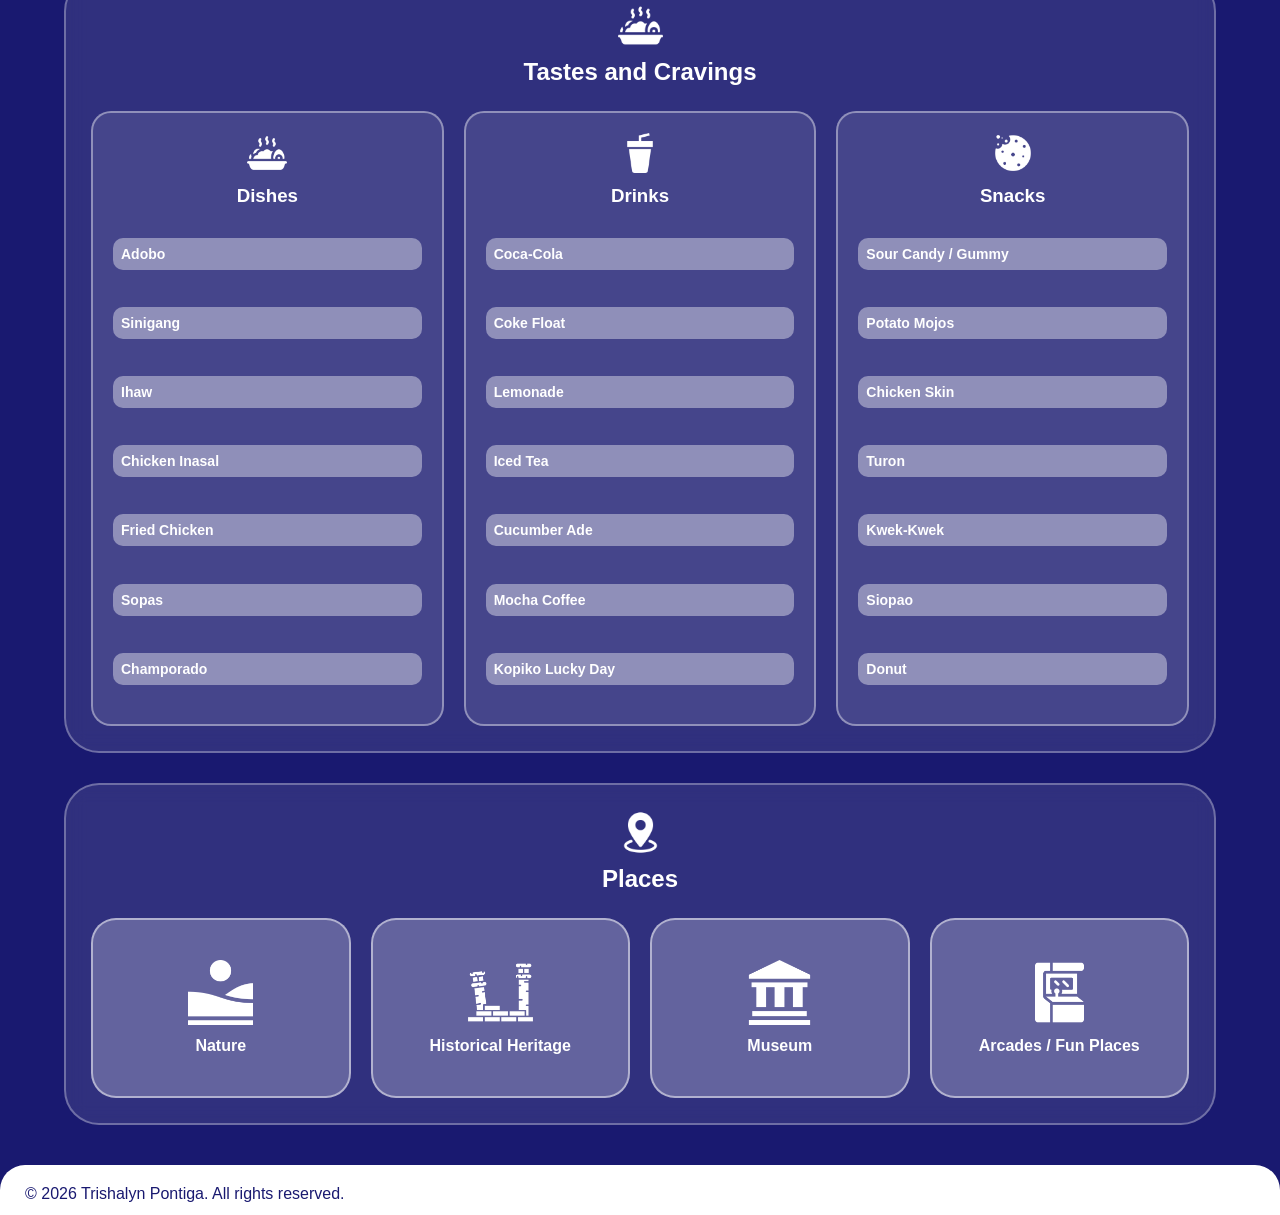
==== commit 3053ecb1: "Update favorites.html" ====
--- a/favorites.html
+++ b/favorites.html
@@ -77,33 +77,20 @@
                         <h3>Tracks</h3>
                         
                          <div class="tracks">
-                            <img src="images/favorites/jupiter.jpeg" />
-                            <iframe data-testid="embed-iframe" style="border-radius:12px" src="https://open.spotify.com/embed/track/0gTE1FAsyYqRFISj0UCiEQ?utm_source=generator&theme=0&si=feb11ce9105e47e8" width="100%" height="352" frameBorder="0" allowfullscreen="" allow="autoplay; clipboard-write; encrypted-media; fullscreen; picture-in-picture" loading="lazy"></iframe>">
-                                <h4>Jupiter</h4>
-                                <p>The Red Strings</p>
+                            <iframe data-testid="embed-iframe" style="border-radius:12px" src="https://open.spotify.com/embed/track/0gTE1FAsyYqRFISj0UCiEQ?utm_source=generator&theme=0&si=feb11ce9105e47e8" width="100%" height="352" frameBorder="0" allowfullscreen="" allow="autoplay; clipboard-write; encrypted-media; fullscreen; picture-in-picture" loading="lazy"></iframe>
                             
                             </a>
 
                         </div>
 
                          <div class="tracks">
-                            <img src="images/favorites/itiswhatitis.png" />
                             <iframe data-testid="embed-iframe" style="border-radius:12px" src="https://open.spotify.com/embed/track/2kHcMUgIqU3t87wjoGhrd6?utm_source=generator&si=db57a067d21641f6" width="100%" height="152" frameBorder="0" allowfullscreen="" allow="autoplay; clipboard-write; encrypted-media; fullscreen; picture-in-picture" loading="lazy"></iframe>
-                                <h4>It Is What It Is</h4>
-                                <p>Jamie Miller</p>
-                            
-                            </a>
 
                         </div>
 
                          <div class="tracks">
-                             
-                            <img src="images/favorites/hiraya manawari.jpg"/>
+
                             <iframe data-testid="embed-iframe" style="border-radius:12px" src="https://open.spotify.com/embed/track/7DUN395RNLAiAa6vpoLNxn?utm_source=generator&theme=0&si=091d9bef9592494b" width="100%" height="152" frameBorder="0" allowfullscreen="" allow="autoplay; clipboard-write; encrypted-media; fullscreen; picture-in-picture" loading="lazy"></iframe>
-                                <h4>wish you the best (hiraya manawari)</h4>
-                                <p>Mykyl, ysabelle</p>
-                            
-                            </a>
 
                         </div>
                     </div>
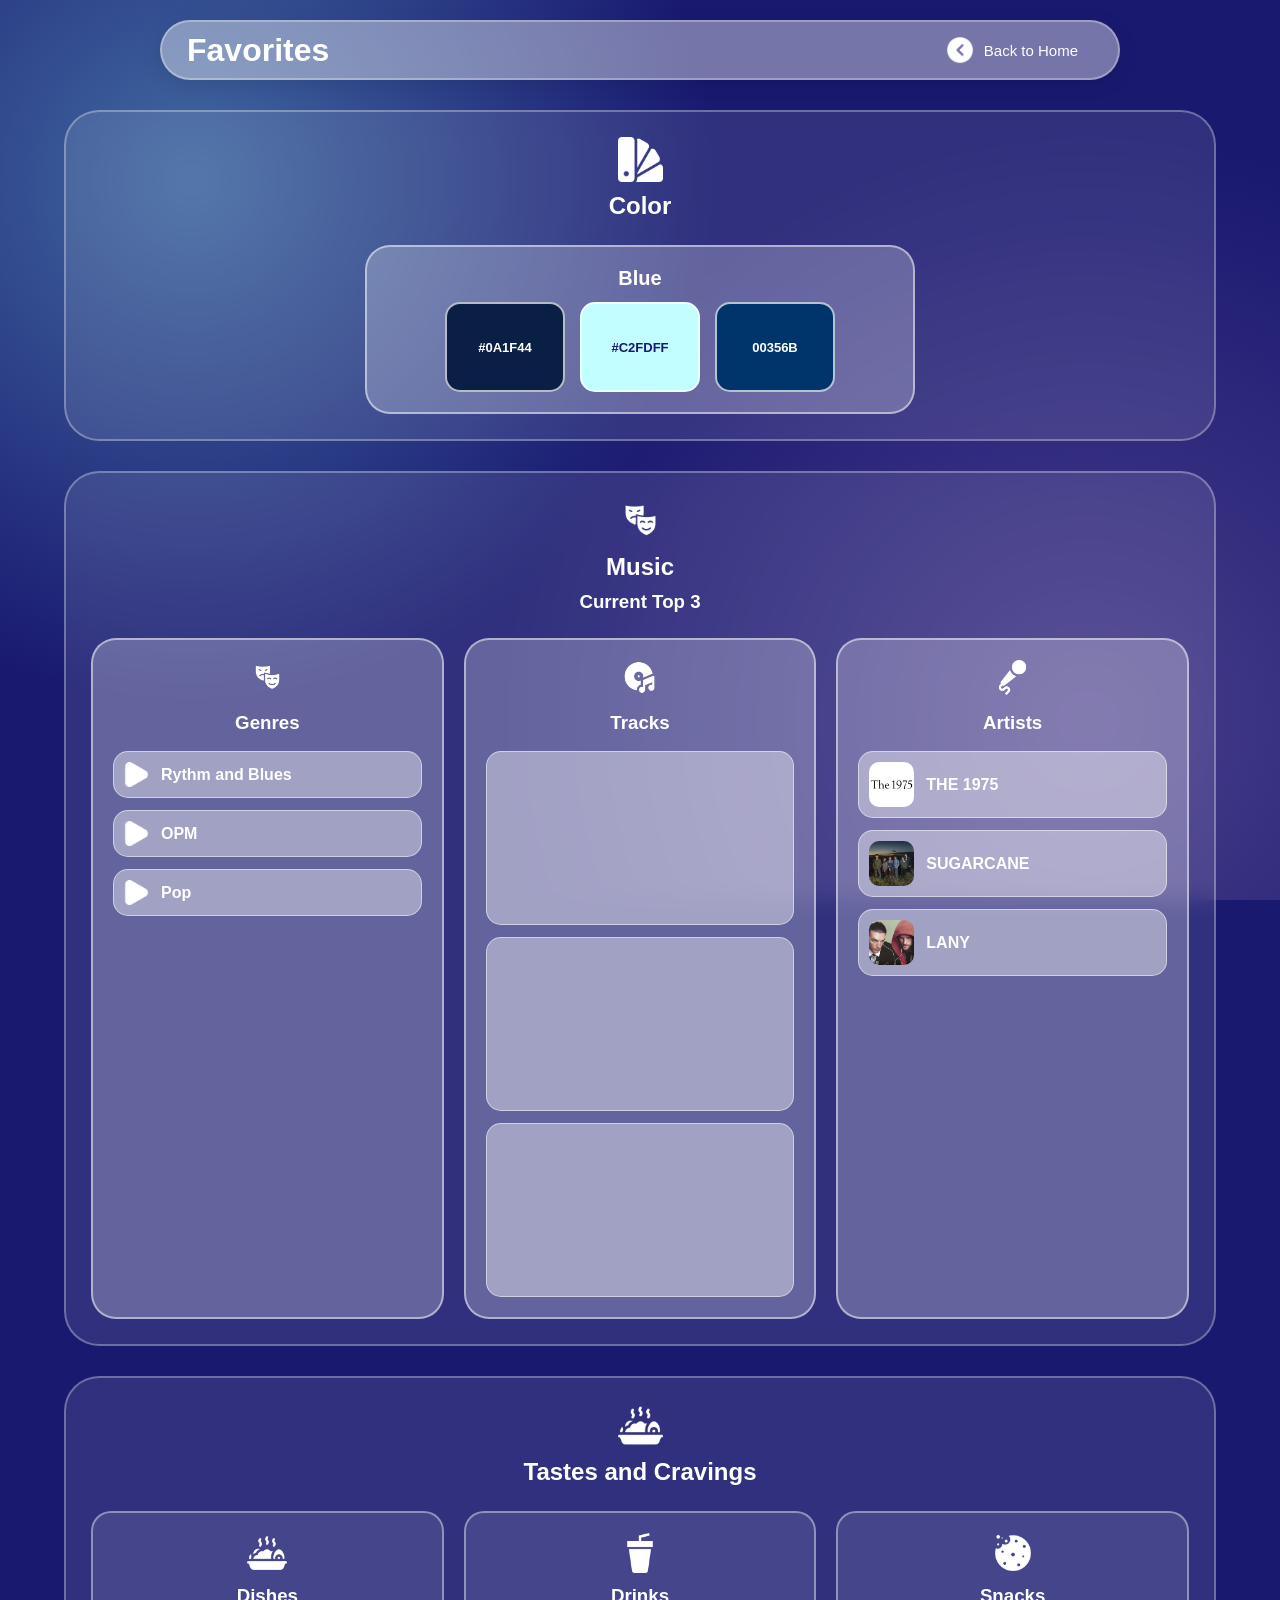
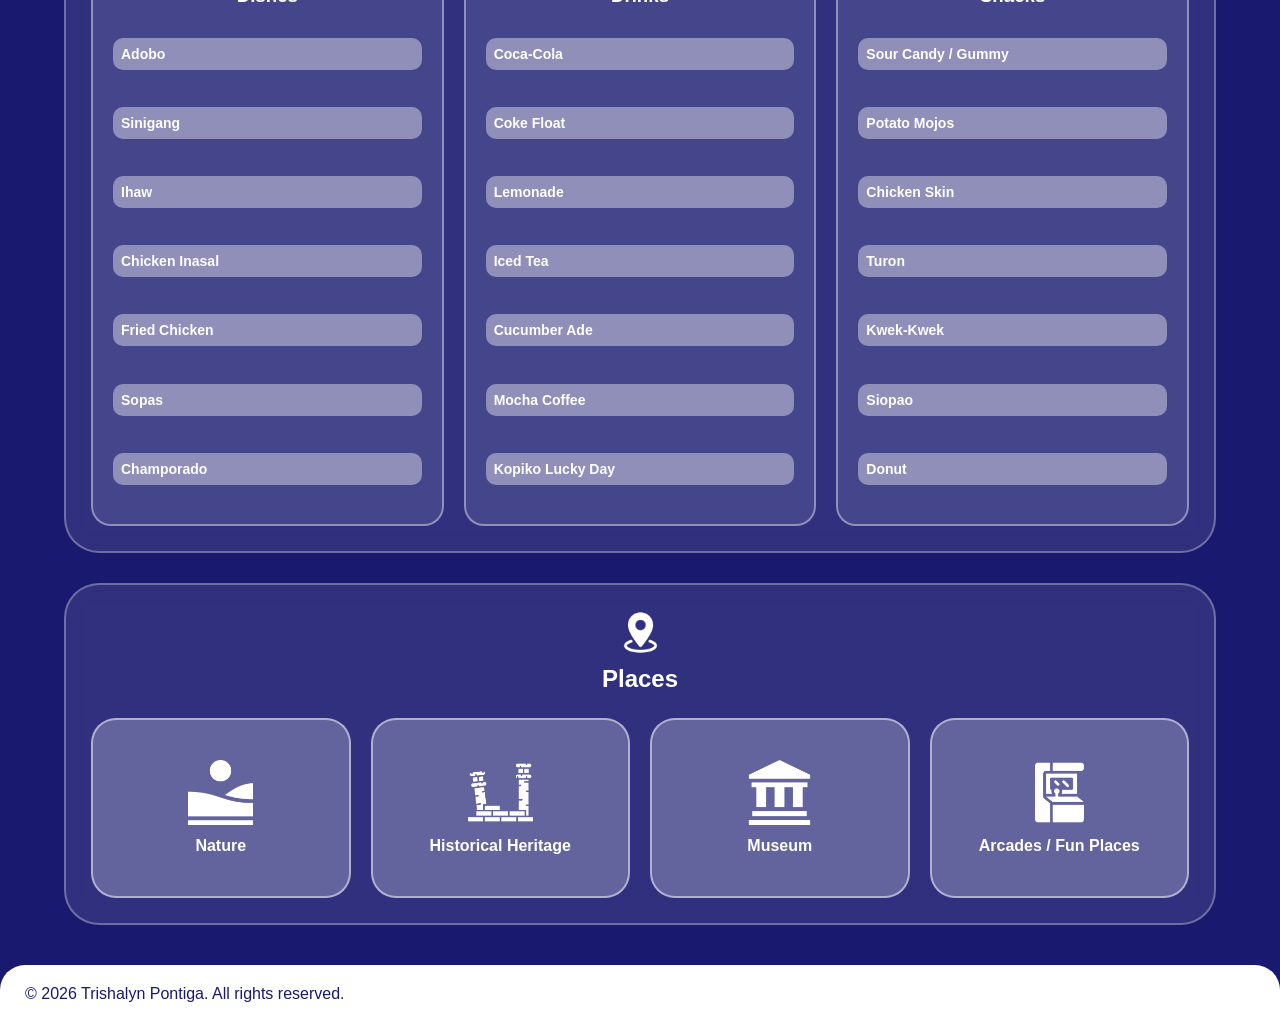
==== commit 7a211828: "Change Spotify track embeds in favorites.html Updated Spotify embed links for tracks in favorites.ht" ====
--- a/favorites.html
+++ b/favorites.html
@@ -77,15 +77,11 @@
                         <h3>Tracks</h3>
                         
                          <div class="tracks">
-                            <iframe data-testid="embed-iframe" style="border-radius:12px" src="https://open.spotify.com/embed/track/0gTE1FAsyYqRFISj0UCiEQ?utm_source=generator&theme=0&si=feb11ce9105e47e8" width="100%" height="352" frameBorder="0" allowfullscreen="" allow="autoplay; clipboard-write; encrypted-media; fullscreen; picture-in-picture" loading="lazy"></iframe>
-                            
-                            </a>
-
+                            <iframe data-testid="embed-iframe" style="border-radius:12px" src="https://open.spotify.com/embed/track/0gTE1FAsyYqRFISj0UCiEQ?utm_source=generator&theme=0&si=7bcebec2430c4e84" width="100%" height="152" frameBorder="0" allowfullscreen="" allow="autoplay; clipboard-write; encrypted-media; fullscreen; picture-in-picture" loading="lazy"></iframe>
                         </div>
 
                          <div class="tracks">
-                            <iframe data-testid="embed-iframe" style="border-radius:12px" src="https://open.spotify.com/embed/track/2kHcMUgIqU3t87wjoGhrd6?utm_source=generator&si=db57a067d21641f6" width="100%" height="152" frameBorder="0" allowfullscreen="" allow="autoplay; clipboard-write; encrypted-media; fullscreen; picture-in-picture" loading="lazy"></iframe>
-
+                            <iframe data-testid="embed-iframe" style="border-radius:12px" src="https://open.spotify.com/embed/track/2kHcMUgIqU3t87wjoGhrd6?utm_source=generator&theme=0&si=0fd8c8802a4745a6" width="100%" height="152" frameBorder="0" allowfullscreen="" allow="autoplay; clipboard-write; encrypted-media; fullscreen; picture-in-picture" loading="lazy"></iframe>
                         </div>
 
                          <div class="tracks">
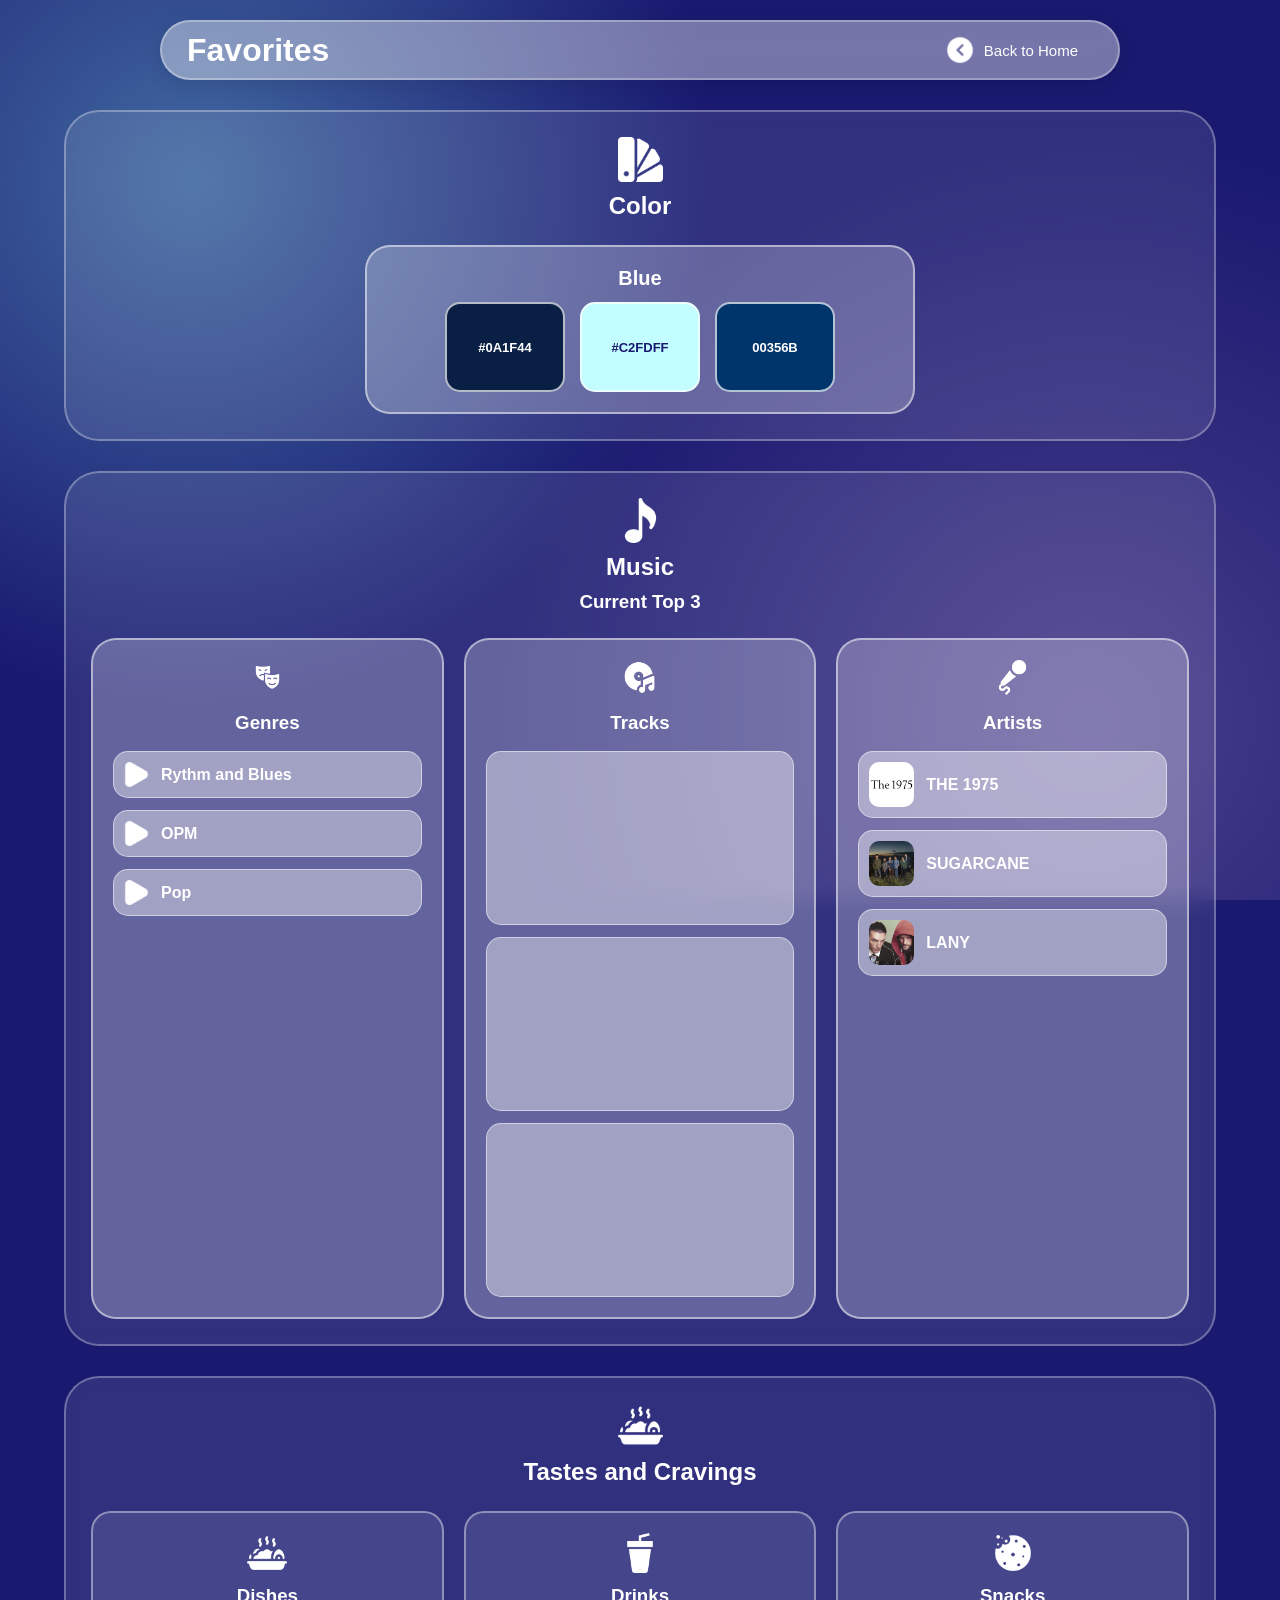
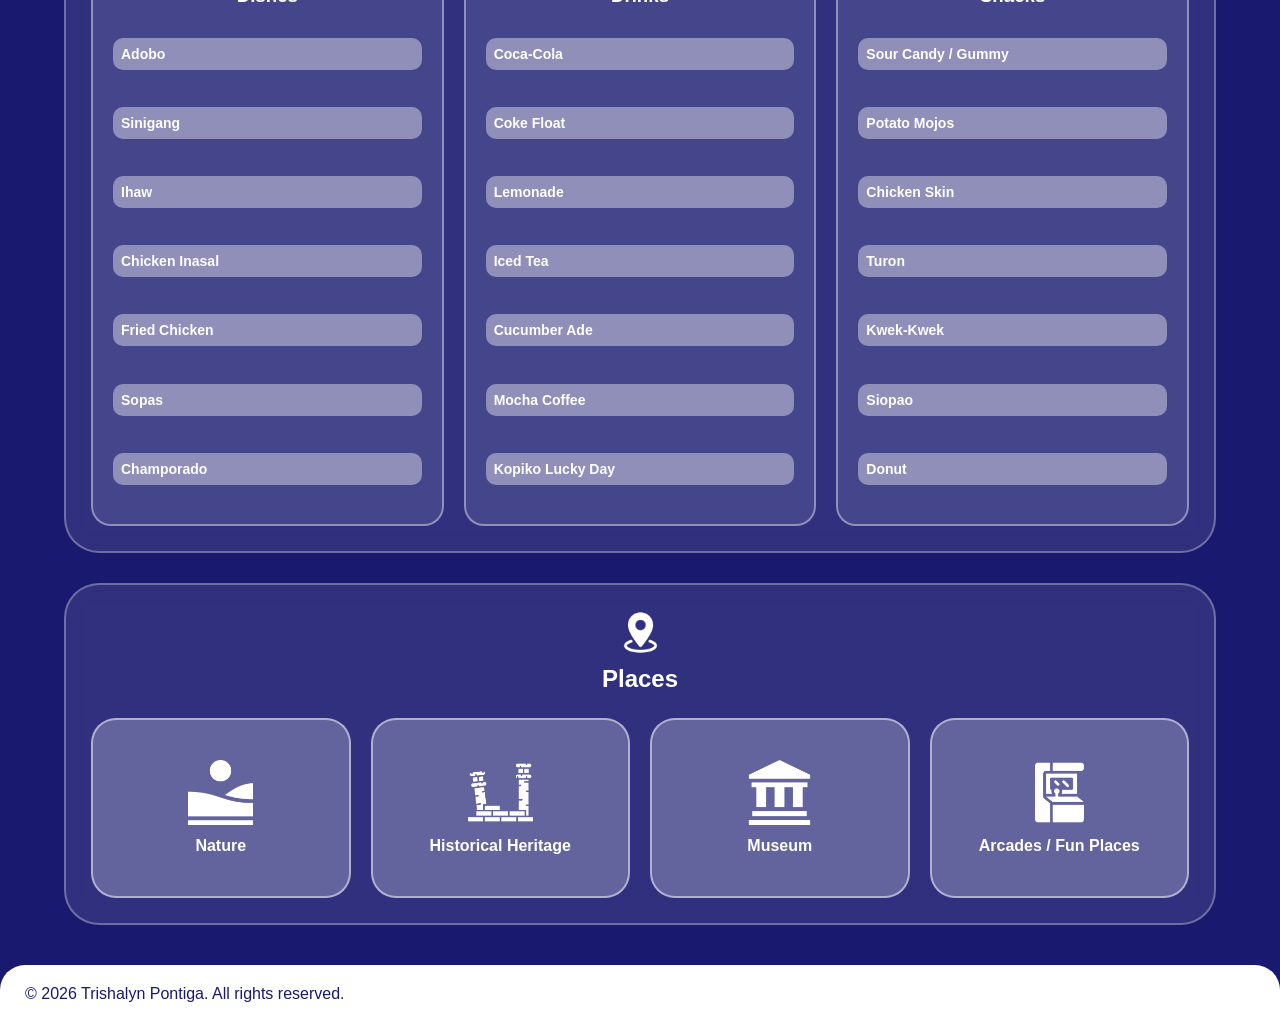
==== commit 51c447a3: "Replace drama image with musical note image" ====
--- a/favorites.html
+++ b/favorites.html
@@ -42,7 +42,7 @@
 
             <div class="music">
 
-                <img src="images/favorites/drama.png" alt="name"/>
+                <img src="images/favorites/musical-note.png" alt="name"/>
                 <h2>Music</h2>
                 <h3>Current Top 3</h3>
 
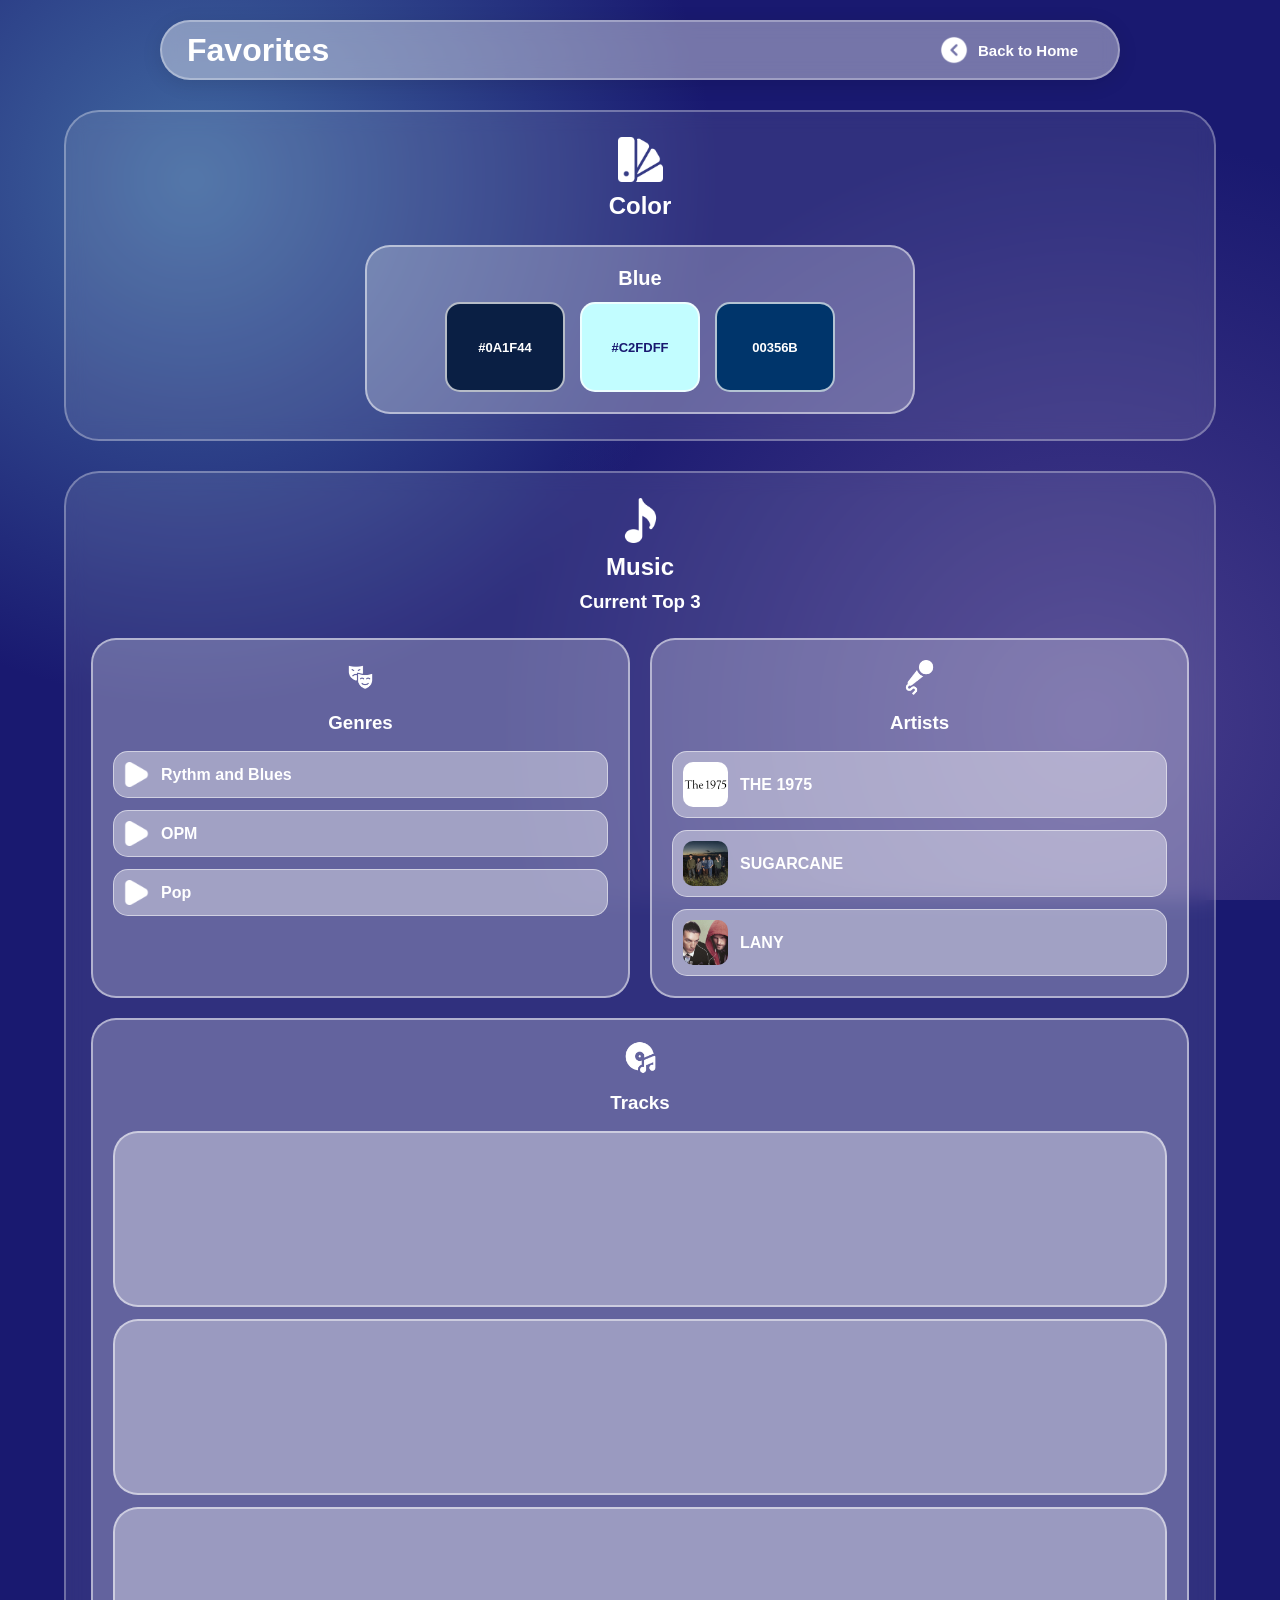
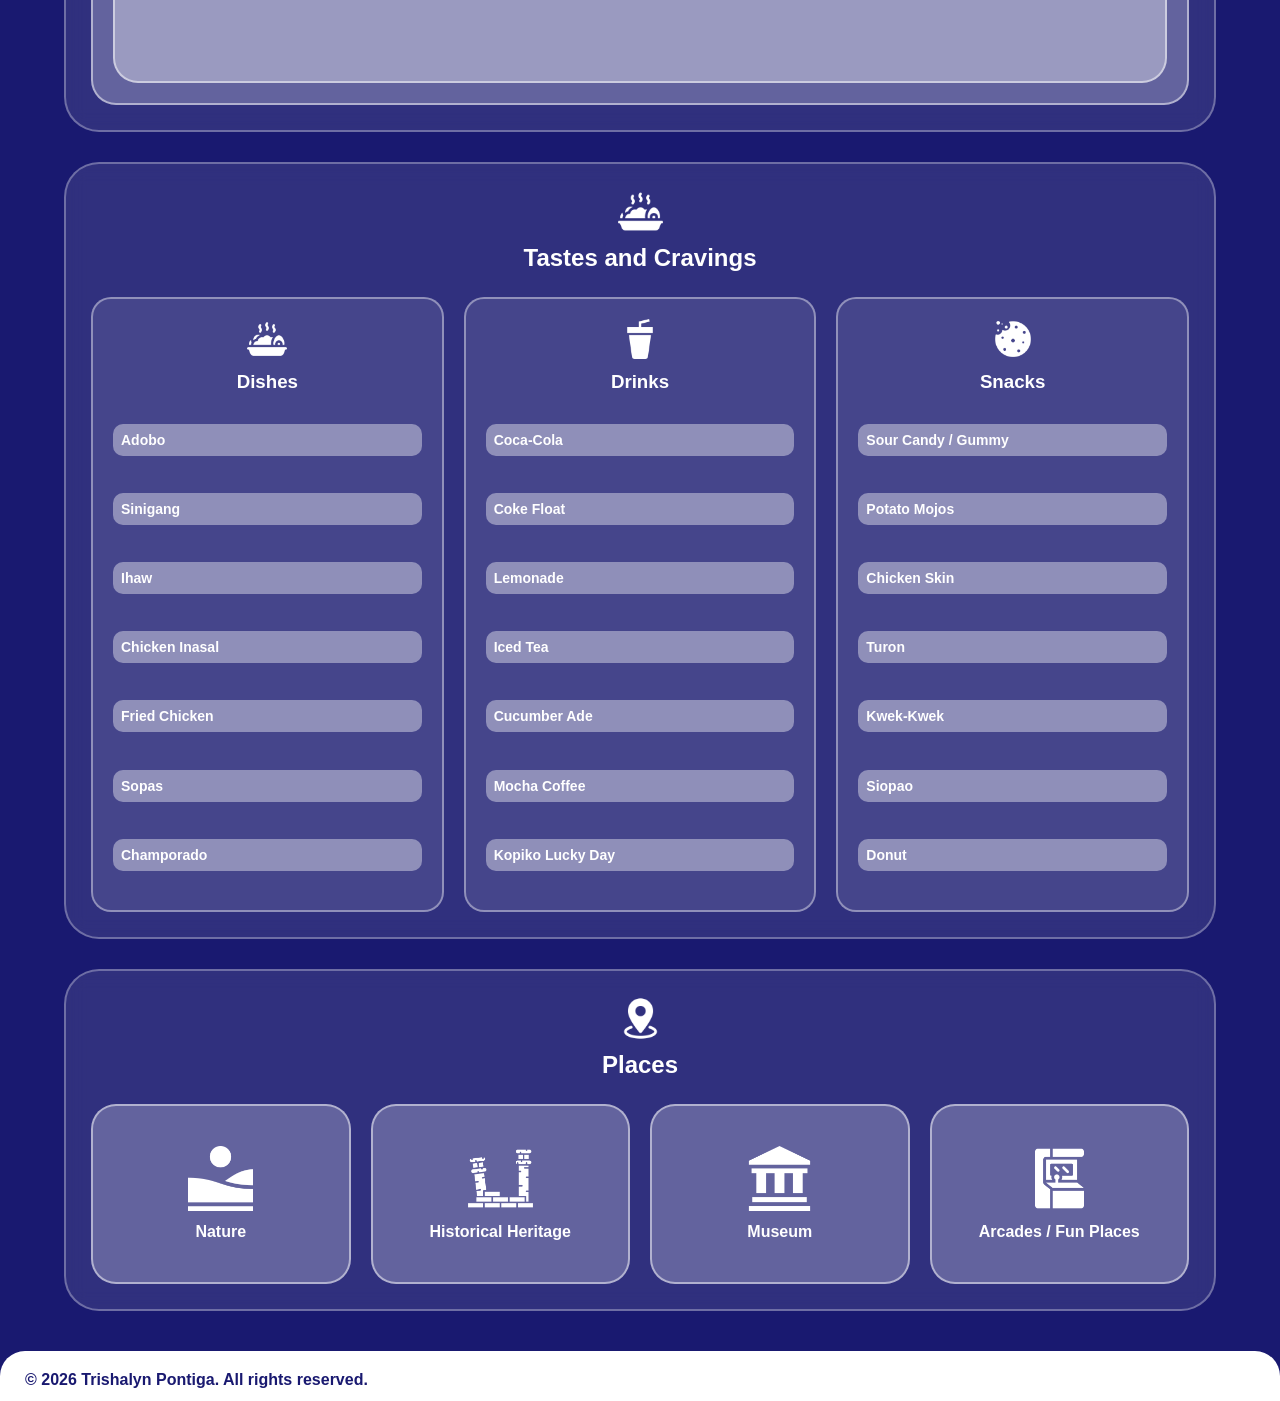
==== commit 3d49efb6: "Update files" ====
--- a/favorites.html
+++ b/favorites.html
@@ -73,26 +73,6 @@
 
                     <div class="items">
 
-                        <img src="images/favorites/vinyl.png"/>
-                        <h3>Tracks</h3>
-                        
-                         <div class="tracks">
-                            <iframe data-testid="embed-iframe" style="border-radius:12px" src="https://open.spotify.com/embed/track/0gTE1FAsyYqRFISj0UCiEQ?utm_source=generator&theme=0&si=7bcebec2430c4e84" width="100%" height="152" frameBorder="0" allowfullscreen="" allow="autoplay; clipboard-write; encrypted-media; fullscreen; picture-in-picture" loading="lazy"></iframe>
-                        </div>
-
-                         <div class="tracks">
-                            <iframe data-testid="embed-iframe" style="border-radius:12px" src="https://open.spotify.com/embed/track/2kHcMUgIqU3t87wjoGhrd6?utm_source=generator&theme=0&si=0fd8c8802a4745a6" width="100%" height="152" frameBorder="0" allowfullscreen="" allow="autoplay; clipboard-write; encrypted-media; fullscreen; picture-in-picture" loading="lazy"></iframe>
-                        </div>
-
-                         <div class="tracks">
-
-                            <iframe data-testid="embed-iframe" style="border-radius:12px" src="https://open.spotify.com/embed/track/7DUN395RNLAiAa6vpoLNxn?utm_source=generator&theme=0&si=091d9bef9592494b" width="100%" height="152" frameBorder="0" allowfullscreen="" allow="autoplay; clipboard-write; encrypted-media; fullscreen; picture-in-picture" loading="lazy"></iframe>
-
-                        </div>
-                    </div>
-
-                    <div class="items">
-
                         <img src="images/favorites/microphone.png" />
                         <h3>Artists</h3>
 
@@ -118,6 +98,28 @@
                         </div>
 
                     </div>
+
+                    <div class="items">
+
+                        <img src="images/favorites/vinyl.png"/>
+                        <h3>Tracks</h3>
+                        
+                         <div class="tracks">
+                            <iframe data-testid="embed-iframe" style="border-radius:12px" src="https://open.spotify.com/embed/track/0gTE1FAsyYqRFISj0UCiEQ?utm_source=generator&theme=0&si=7bcebec2430c4e84" width="100%" height="152" frameBorder="0" allowfullscreen="" allow="autoplay; clipboard-write; encrypted-media; fullscreen; picture-in-picture" loading="lazy"></iframe>
+                        </div>
+
+                         <div class="tracks">
+                            <iframe data-testid="embed-iframe" style="border-radius:12px" src="https://open.spotify.com/embed/track/2kHcMUgIqU3t87wjoGhrd6?utm_source=generator&theme=0&si=0fd8c8802a4745a6" width="100%" height="152" frameBorder="0" allowfullscreen="" allow="autoplay; clipboard-write; encrypted-media; fullscreen; picture-in-picture" loading="lazy"></iframe>
+                        </div>
+
+                         <div class="tracks">
+
+                            <iframe data-testid="embed-iframe" style="border-radius:12px" src="https://open.spotify.com/embed/track/7DUN395RNLAiAa6vpoLNxn?utm_source=generator&theme=0&si=091d9bef9592494b" width="100%" height="152" frameBorder="0" allowfullscreen="" allow="autoplay; clipboard-write; encrypted-media; fullscreen; picture-in-picture" loading="lazy"></iframe>
+
+                        </div>
+                    </div>
+
+                    
                 </div>
 
             </div>
--- a/css/style.css
+++ b/css/style.css
@@ -62,6 +62,10 @@
     color: white;
     background: transparent;
     font-family: 'Segoe UI', Tahoma, Geneva, Verdana, sans-serif;
+
+    p {
+        font-weight: 600;
+    }
 }
 
 main {
@@ -359,108 +363,6 @@
 footer p {
     margin: 0;
 }
-
-
-@media (max-width: 768px) {
-
-    .home,
-    .explore {
-        width: 92%;
-        padding: 0 15px;
-        min-height: 55px;
-    }
-
-    .home h1,
-    .explore h1 {
-        font-size: 18px;
-    }
-
-    .home .nav ul {
-        gap: 5px;
-    }
-
-    .home .nav a {
-        padding: 8px;
-        font-size: 12px;
-    }
-
-    .explore a {
-        padding: 5px;
-        gap: 5px;
-    }
-
-    .explore a img {
-        width: 22px;
-        height: 22px;
-    }
-
-    .explore a p {
-        font-size: 12px;
-    }
-
-
-    #overview {
-        width: 95%;
-        padding: 25px;
-    }
-
-    .intro {
-        grid-template-columns: 1fr;
-        text-align: center;
-    }
-
-    .intro img {
-        width: 100%;
-        max-width: 280px;
-        height: 300px;
-        margin: auto;
-    }
-
-    .intro-text h1 {
-        font-size: 45px;
-    }
-
-
-    #explore {
-        width: 90%;
-    }
-
-    #infos {
-        grid-template-columns: repeat(2, 1fr);
-        gap: 12px;
-    }
-
-    #infos a {
-        min-height: 130px;
-        border-radius: 30px;
-    }
-
-    #infos img {
-        max-width: 40px;
-    }
-}
-
-@media (max-width: 400px) {
-
-    .home h1,
-    .explore h1 {
-        font-size: 15px;
-    }
-
-    .home .nav a {
-        font-size: 10px;
-        padding: 7px;
-    }
-
-    .explore a p {
-        font-size: 10px;
-    }
-
-    #infos {
-        grid-template-columns: 1fr;
-    }
-}
-
 
 .contact-layout {
     display: grid;
@@ -692,21 +594,6 @@
     }
 }
 
-/* RESPONSIVE */
-
-@media (max-width: 850px) {
-    .contact-layout {
-        grid-template-columns: 1fr;
-        width: 95%;
-    }
-}
-
-@media (max-width: 500px) {
-    .contact .links {
-        grid-template-columns: 1fr;
-    }
-}
-
 
 .aboutme {
 
@@ -777,11 +664,12 @@
 
                 p {
                     margin: 5px;
-                    background: rgba(255, 255, 255, 0.4);
+                    background: rgba(255, 255, 255, 0.15);
                     border-radius: 15px;
                     padding: 10px;
                     width: fit-content;
                     margin: 10px auto;
+                    
 
                 }
 
@@ -1059,9 +947,39 @@
             margin: -15px 0 25px;
         }
 
-        .items {
-            min-height: 250px;
-        }
+        .favs {
+            display: grid;
+            grid-template-columns: repeat(2, minmax(0, 1fr));
+            grid-template-areas:
+                "genres artists"
+                "tracks tracks";
+            align-items: stretch;
+            gap: 20px;
+
+            > .items:nth-child(1) {
+                grid-area: genres;
+            }
+
+            > .items:nth-child(2) {
+                grid-area: artists;
+            }
+
+            > .items:nth-child(3) {
+                grid-area: tracks;
+            }> .items:nth-child(1) {
+                grid-area: genres;
+            }
+
+            > .items:nth-child(2) {
+                grid-area: artists;
+            }
+
+            > .items:nth-child(3) {
+                grid-area: tracks;
+            }
+        }
+
+        
 
         .genres,
         .tracks,
@@ -1095,6 +1013,23 @@
         }
 
         .tracks {
+            width: 100%;
+            height: 100%;
+            background: rgba(255, 255, 255, 0.35);
+            border: 2px solid rgba(255, 255, 255, 0.5);
+            border-radius: 25px;
+            padding: 20px;
+            box-sizing: border-box;
+            overflow: hidden;
+
+            iframe {
+                width: 100%;
+                height: 100%;
+                border: none;
+                border-radius: 15px;
+                display: block;
+            }
+
             img {
                 width: 45px;
                 height: 45px;
@@ -1133,6 +1068,29 @@
                 flex-shrink: 0;
             }
         }
+
+        .tracks {
+            display: block;
+            width: 100%;
+            height: auto;
+            padding: 10px;
+            margin: 0;
+
+            background: rgba(255, 255, 255, 0.35);
+            border: 2px solid rgba(255, 255, 255, 0.5);
+            border-radius: 25px;
+
+            box-sizing: border-box;
+            overflow: hidden;
+
+            iframe {
+                display: block;
+                width: 100%;
+                height: 152px !important;
+                border: none;
+                border-radius: 12px;
+            }
+        }
     }
 
     .taste {
@@ -1202,22 +1160,8 @@
     }
 }
 
-@media (max-width: 768px) {
-    .favorites {
-        width: 95%;
-
-        .taste .favs {
-            grid-template-columns: 1fr;
-        }
-
-        .color,
-        .music,
-        .taste,
-        .places {
-            padding: 18px;
-        }
-    }
-}
+
+
 
 
 .dreams-page {
@@ -1308,10 +1252,11 @@
         }
 
         p {
-            color: midnightblue;
+            color: rgb(149, 250, 255);
             margin: 0;
             font-size: 14px;
             line-height: 1.6;
+            font-weight: 500;
         }
     }
 }
@@ -1402,55 +1347,241 @@
         }
 
         p {
-            color: midnightblue;
+            color: rgb(149, 250, 255);;
             margin: 0;
             font-size: 14px;
             line-height: 1.6;
-        }
-    }
-}
-
-
-@media (max-width: 768px) {
-
-    .hobbies-page,
-    .dreams-page {
-        width: 95%;
-
-        .hobby-section,
-        .dream-section,
-        .bucket-section {
-            padding: 18px;
-        }
-
-        .hobby-cards,
-        .dream-cards,
-        .bucket-cards {
-            grid-template-columns: repeat(2, minmax(0, 1fr));
-        }
-    }
-}
-
-@media (max-width: 480px) {
-
-    .hobbies-page,
-    .dreams-page {
-
-        .hobby-cards,
-        .dream-cards,
-        .bucket-cards {
-            grid-template-columns: 1fr;
-        }
-    }
-}
+            font-weight: 500;
+        }
+    }
+}
+
 
 footer {
     display: flex;
     background: white;
     color: midnightblue;
+    font-weight: bold;
     border-radius: 25px 25px 0 0;
     max-width: 1800px;
     width: 100%;
     height: 50px;
     padding: 20px 25px;
 }
+
+
+@media (max-width: 850px) {
+
+    .contact-layout {
+        grid-template-columns: 1fr;
+        width: 95%;
+    }
+
+}
+
+
+@media (max-width: 768px) {
+
+    .home,
+    .explore {
+        width: 92%;
+        padding: 0 15px;
+        min-height: 55px;
+    }
+
+    .home h1,
+    .explore h1 {
+        font-size: 18px;
+    }
+
+    .home .nav ul {
+        gap: 5px;
+    }
+
+    .home .nav a {
+        padding: 8px;
+        font-size: 12px;
+    }
+
+    .explore a {
+        padding: 5px;
+        gap: 5px;
+    }
+
+    .explore a img {
+        width: 22px;
+        height: 22px;
+    }
+
+    .explore a p {
+        font-size: 12px;
+    }
+
+    #overview {
+        width: 95%;
+        padding: 25px;
+    }
+
+    .intro {
+        grid-template-columns: 1fr;
+        text-align: center;
+    }
+
+    .intro img {
+        width: 100%;
+        max-width: 280px;
+        height: 300px;
+        margin: auto;
+    }
+
+    .intro-text h1 {
+        font-size: 45px;
+    }
+
+    #explore {
+        width: 90%;
+    }
+
+    #infos {
+        grid-template-columns: repeat(2, minmax(0, 1fr));
+        gap: 12px;
+    }
+
+    #infos a {
+        min-height: 130px;
+        border-radius: 30px;
+    }
+
+    #infos img {
+        max-width: 40px;
+    }
+
+    .contact-layout {
+        width: 95%;
+        grid-template-columns: 1fr;
+    }
+
+    .contact,
+    .contactform {
+        min-height: auto;
+    }
+
+    .aboutme {
+        width: 95%;
+    }
+
+    .aboutme .personal,
+    .aboutme .education,
+    .aboutme .facts,
+    .aboutme .experiences {
+        margin: 12px;
+        padding: 18px;
+    }
+
+    .aboutme .infos {
+        grid-template-columns: repeat(2, minmax(0, 1fr));
+        gap: 12px;
+    }
+
+    .aboutme .education .infos {
+        grid-template-columns: repeat(2, minmax(0, 1fr));
+    }
+
+    .gallery .moments {
+        margin: 12px;
+        padding: 18px;
+    }
+
+    .gallery .pictures {
+        column-count: 2;
+    }
+
+    .favorites {
+        width: 95%;
+    }
+
+    .favorites .color,
+    .favorites .music,
+    .favorites .taste,
+    .favorites .places {
+        padding: 18px;
+    }
+
+    .favorites .taste .favs {
+        grid-template-columns: 1fr;
+    }
+
+    .music .favs {
+        grid-template-columns: repeat(2, minmax(0, 1fr));
+    }
+
+    .hobbies-page,
+    .dreams-page {
+        width: 95%;
+    }
+
+    .hobby-section,
+    .dream-section,
+    .bucket-section {
+        padding: 18px;
+    }
+
+    .hobby-cards,
+    .dream-cards,
+    .bucket-cards {
+        grid-template-columns: repeat(2, minmax(0, 1fr));
+    }
+
+}
+
+
+
+@media (max-width: 480px) {
+
+    .home h1,
+    .explore h1 {
+        font-size: 15px;
+    }
+
+    .home .nav a {
+        font-size: 10px;
+        padding: 7px;
+    }
+
+    .explore a p {
+        font-size: 10px;
+    }
+
+    .intro-text h1 {
+        font-size: 38px;
+    }
+
+    #infos {
+        grid-template-columns: 1fr;
+    }
+
+    .contact .links {
+        grid-template-columns: 1fr;
+    }
+
+    .aboutme .infos,
+    .aboutme .education .infos {
+        grid-template-columns: 1fr;
+    }
+
+    .gallery .pictures {
+        column-count: 1;
+    }
+
+    .music .favs {
+        grid-template-columns: 1fr;
+    }
+    
+    .hobby-cards,
+    .dream-cards,
+    .bucket-cards {
+        grid-template-columns: 1fr;
+    }
+
+}
+
